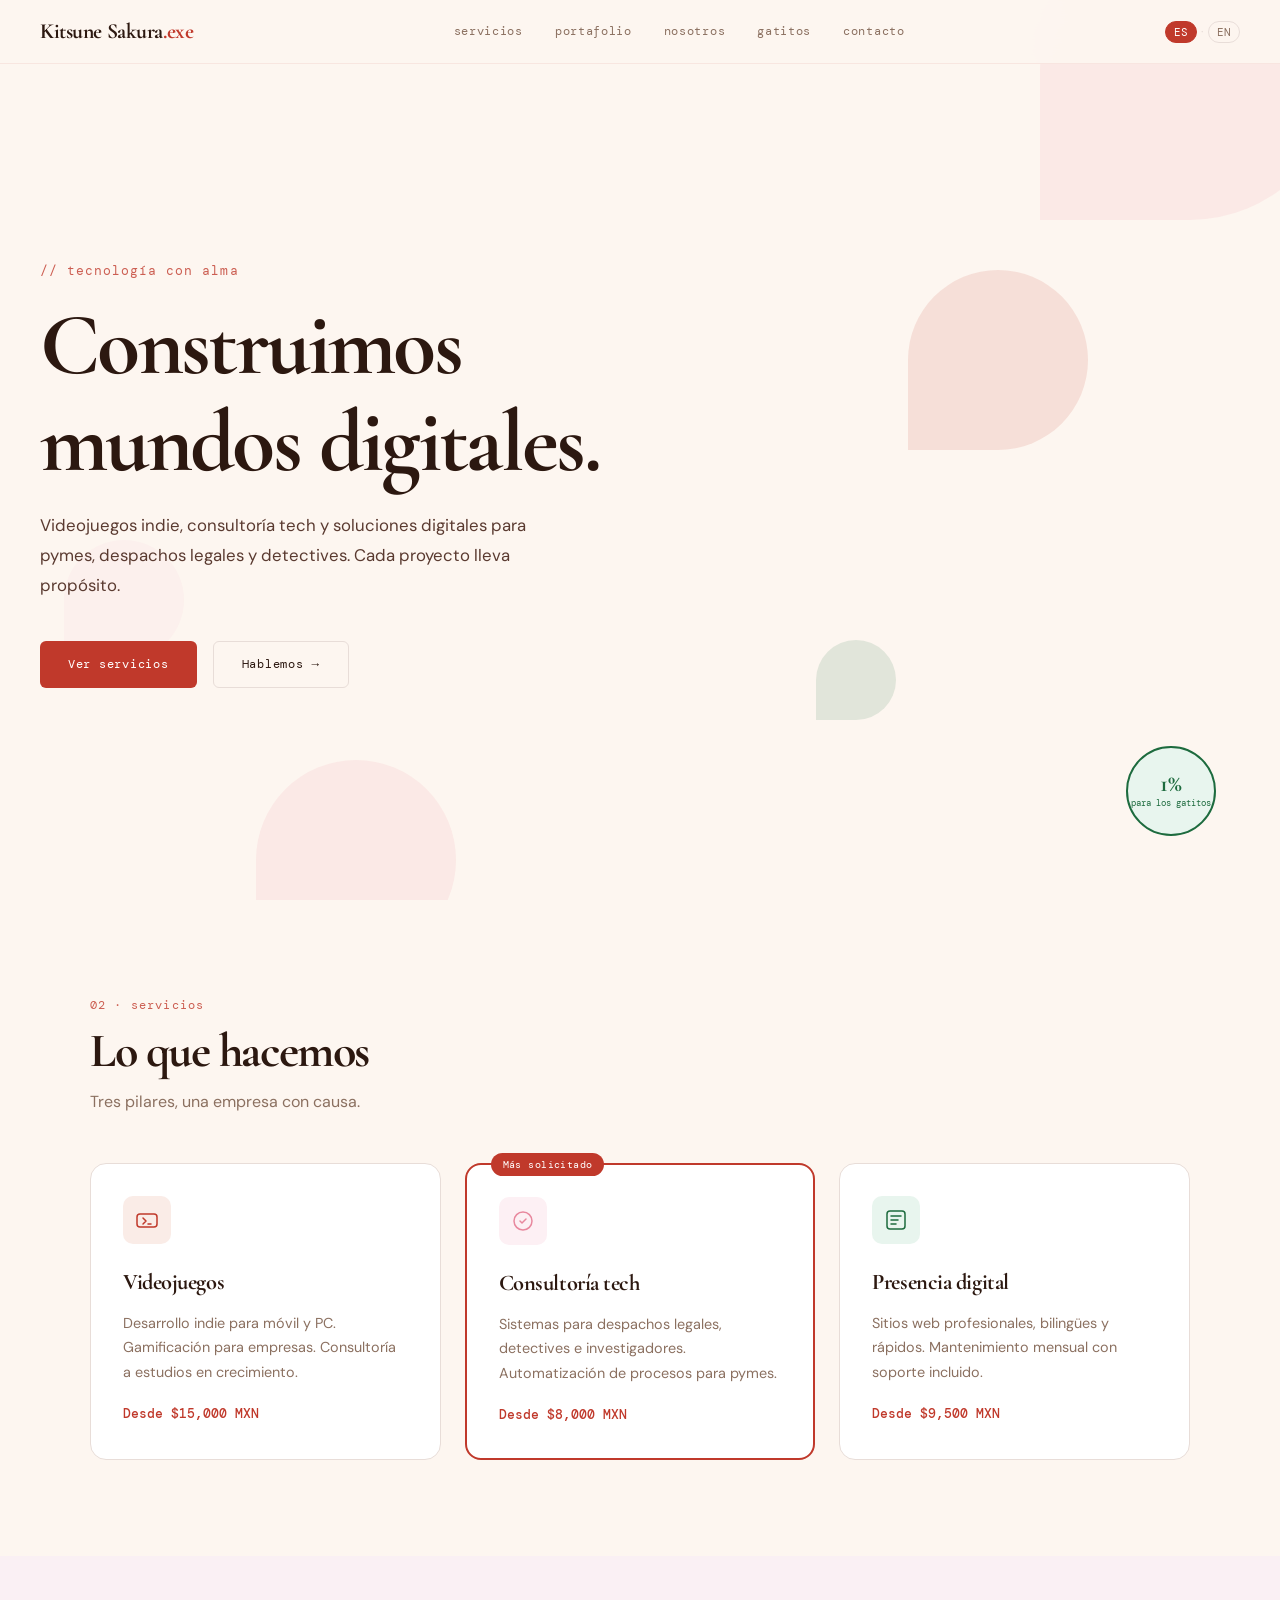
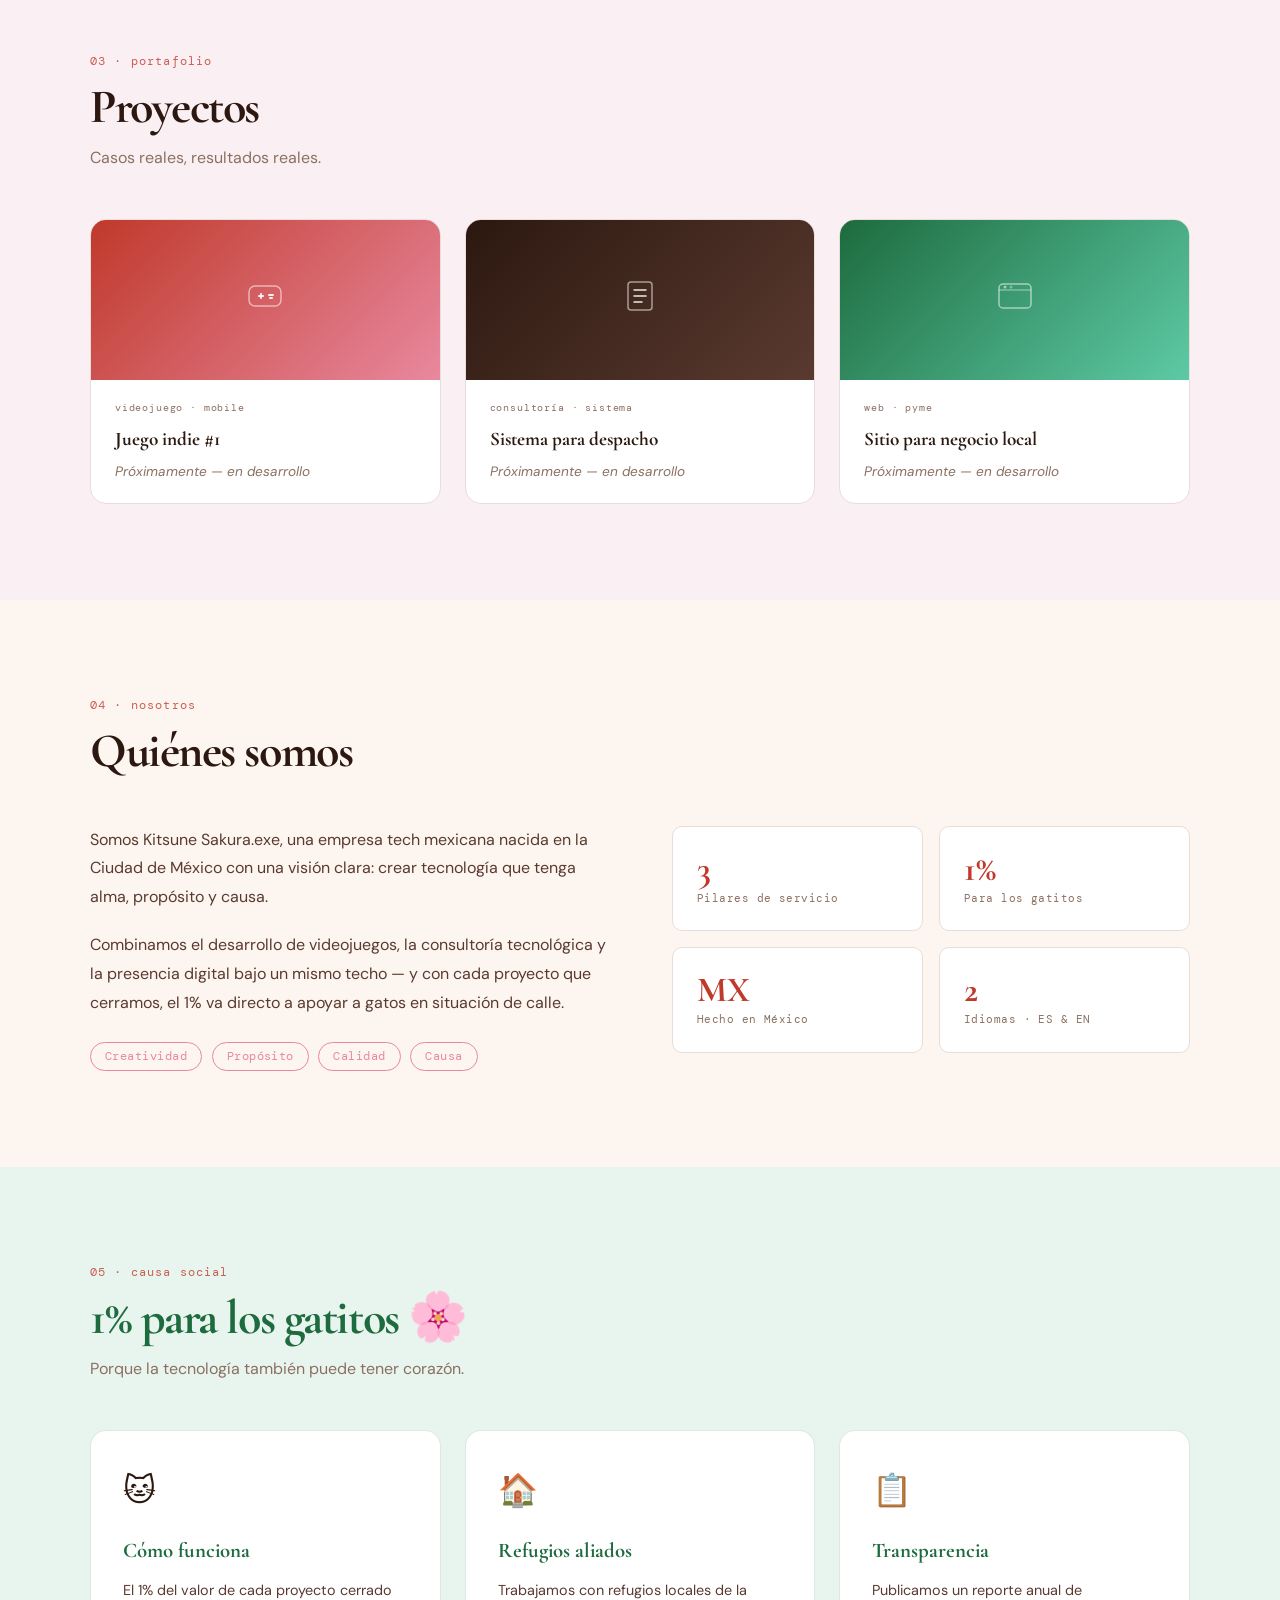
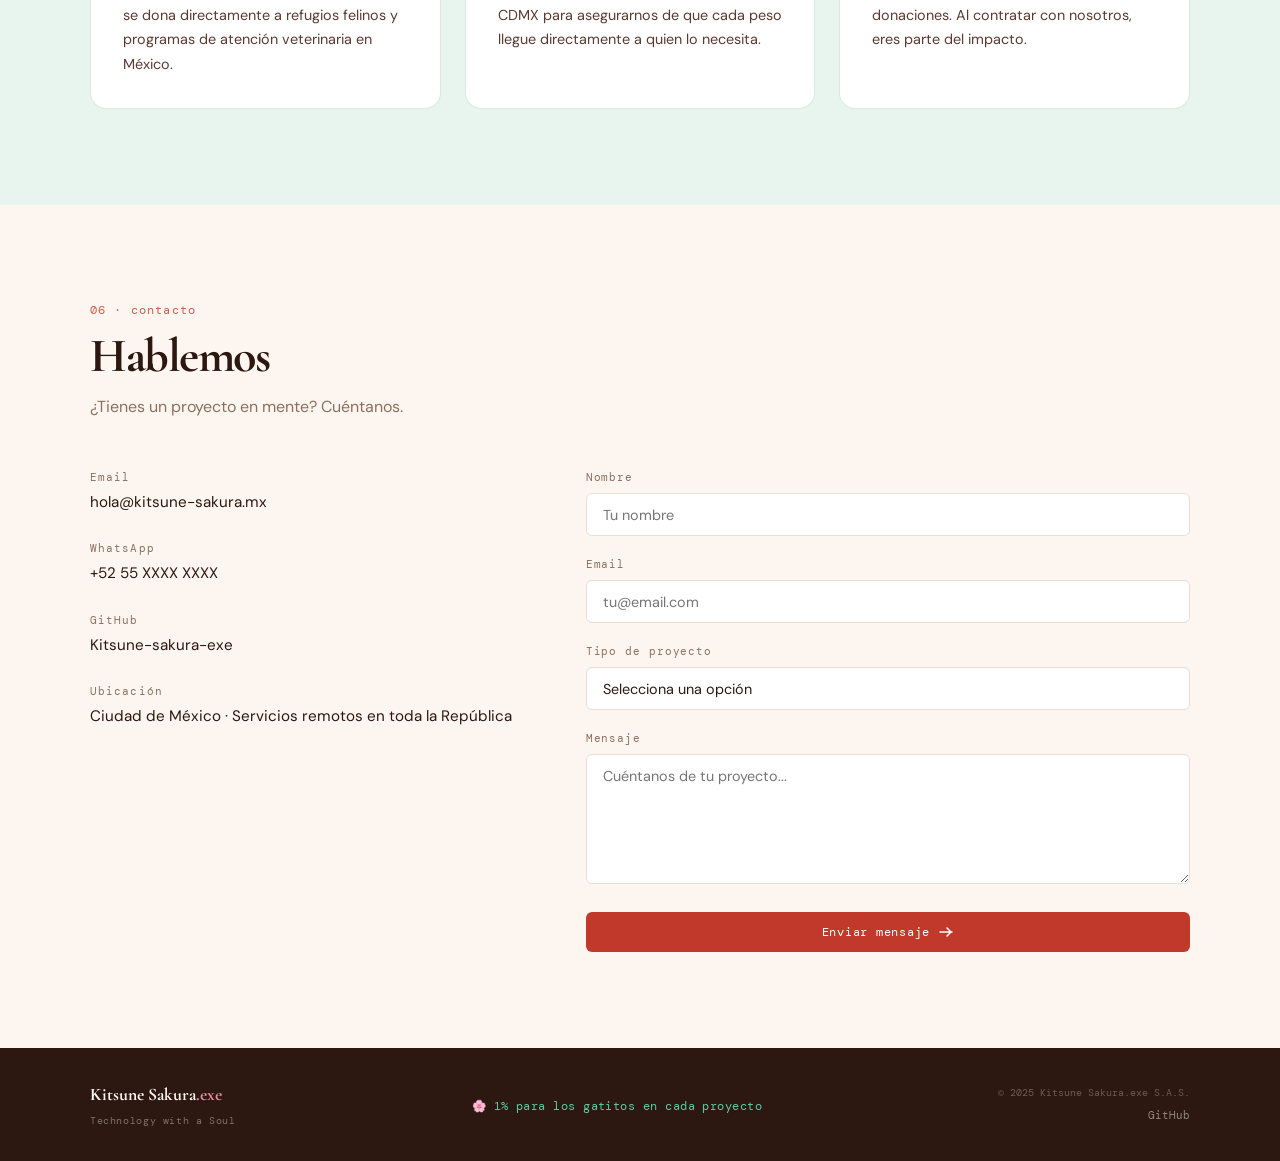
==== index.html @ 3055fd7d "Add files via upload" ====
<!DOCTYPE html>
<html lang="es">
<head>
  <meta charset="UTF-8" />
  <meta name="viewport" content="width=device-width, initial-scale=1.0" />
  <meta name="description" content="Kitsune Sakura.exe — Tecnología con alma. Videojuegos, consultoría tech y soluciones digitales para pymes, despachos y detectives en México." />
  <meta name="keywords" content="desarrollo videojuegos México, consultoría tech CDMX, sitios web pymes, despacho legal software" />
  <meta property="og:title" content="Kitsune Sakura.exe — Technology with a Soul" />
  <meta property="og:description" content="Videojuegos, consultoría tech y soluciones digitales. Con causa: 1% para los gatitos." />
  <meta property="og:type" content="website" />
  <title>Kitsune Sakura.exe — Technology with a Soul</title>
  <link rel="preconnect" href="https://fonts.googleapis.com" />
  <link rel="preconnect" href="https://fonts.gstatic.com" crossorigin />
  <link href="https://fonts.googleapis.com/css2?family=Cormorant+Garamond:ital,wght@0,400;0,600;0,700;1,400&family=DM+Mono:wght@300;400;500&family=DM+Sans:wght@300;400;500&display=swap" rel="stylesheet" />
  <link rel="stylesheet" href="styles.css" />
</head>
<body>

  <!-- ── NAV ── -->
  <nav class="nav" id="nav">
    <a href="#" class="nav-logo">
      Kitsune Sakura<span>.exe</span>
    </a>
    <div class="nav-center">
      <a href="#servicios" class="nav-link" data-es="servicios" data-en="services">servicios</a>
      <a href="#portafolio" class="nav-link" data-es="portafolio" data-en="portfolio">portafolio</a>
      <a href="#nosotros" class="nav-link" data-es="nosotros" data-en="about">nosotros</a>
      <a href="#gatitos" class="nav-link" data-es="gatitos" data-en="cats">gatitos</a>
      <a href="#contacto" class="nav-link" data-es="contacto" data-en="contact">contacto</a>
    </div>
    <div class="nav-right">
      <div class="lang-toggle">
        <button class="lang-btn active" id="btn-es" onclick="setLang('es')">ES</button>
        <span class="lang-sep">·</span>
        <button class="lang-btn" id="btn-en" onclick="setLang('en')">EN</button>
      </div>
      <button class="hamburger" id="hamburger" aria-label="Menú">
        <span></span><span></span><span></span>
      </button>
    </div>
  </nav>

  <!-- ── MOBILE MENU ── -->
  <div class="mobile-menu" id="mobile-menu">
    <a href="#servicios" class="mobile-link" data-es="Servicios" data-en="Services">Servicios</a>
    <a href="#portafolio" class="mobile-link" data-es="Portafolio" data-en="Portfolio">Portafolio</a>
    <a href="#nosotros" class="mobile-link" data-es="Nosotros" data-en="About">Nosotros</a>
    <a href="#gatitos" class="mobile-link" data-es="Gatitos" data-en="Cats">Gatitos</a>
    <a href="#contacto" class="mobile-link" data-es="Contacto" data-en="Contact">Contacto</a>
  </div>

  <!-- ── HERO ── -->
  <section class="hero" id="inicio">
    <div class="hero-deco">
      <div class="petal p1"></div>
      <div class="petal p2"></div>
      <div class="petal p3"></div>
      <div class="petal p4"></div>
      <div class="petal p5"></div>
    </div>
    <div class="hero-content reveal">
      <p class="hero-tag" data-es="// tecnología con alma" data-en="// technology with a soul">// tecnología con alma</p>
      <h1 class="hero-title">
        <span class="line1" data-es="Construimos" data-en="We build">Construimos</span>
        <span class="line2" data-es="mundos digitales." data-en="digital worlds.">mundos <em>digitales.</em></span>
      </h1>
      <p class="hero-sub" data-es="Videojuegos indie, consultoría tech y soluciones digitales para pymes, despachos legales y detectives. Cada proyecto lleva propósito." data-en="Indie video games, tech consulting and digital solutions for SMEs, law firms and investigators. Every project carries purpose.">
        Videojuegos indie, consultoría tech y soluciones digitales para pymes, despachos legales y detectives. Cada proyecto lleva propósito.
      </p>
      <div class="hero-ctas">
        <a href="#servicios" class="btn-primary" data-es="Ver servicios" data-en="See services">Ver servicios</a>
        <a href="#contacto" class="btn-ghost" data-es="Hablemos →" data-en="Let's talk →">Hablemos →</a>
      </div>
    </div>
    <div class="hero-badge reveal">
      <span class="badge-inner">
        <span class="badge-num">1%</span>
        <span class="badge-text" data-es="para los gatitos" data-en="for the cats">para los gatitos</span>
      </span>
    </div>
  </section>

  <!-- ── SERVICIOS ── -->
  <section class="section" id="servicios">
    <div class="section-inner">
      <div class="section-header reveal">
        <p class="section-tag" data-es="02 · servicios" data-en="02 · services">02 · servicios</p>
        <h2 class="section-title" data-es="Lo que hacemos" data-en="What we do">Lo que hacemos</h2>
        <p class="section-sub" data-es="Tres pilares, una empresa con causa." data-en="Three pillars, one company with purpose.">Tres pilares, una empresa con causa.</p>
      </div>
      <div class="services-grid">

        <div class="svc-card reveal" style="--delay:0.1s">
          <div class="svc-icon svc-red">
            <svg width="24" height="24" viewBox="0 0 24 24" fill="none"><rect x="2" y="6" width="20" height="13" rx="3" stroke="currentColor" stroke-width="1.5"/><path d="M8 10l3 3-3 3M13 16h3" stroke="currentColor" stroke-width="1.5" stroke-linecap="round" stroke-linejoin="round"/></svg>
          </div>
          <h3 class="svc-name" data-es="Videojuegos" data-en="Video games">Videojuegos</h3>
          <p class="svc-desc" data-es="Desarrollo indie para móvil y PC. Gamificación para empresas. Consultoría a estudios en crecimiento." data-en="Indie development for mobile and PC. Gamification for businesses. Consulting for growing studios.">Desarrollo indie para móvil y PC. Gamificación para empresas. Consultoría a estudios en crecimiento.</p>
          <div class="svc-price" data-es="Desde $15,000 MXN" data-en="From $15,000 MXN">Desde $15,000 MXN</div>
        </div>

        <div class="svc-card reveal featured" style="--delay:0.2s">
          <div class="svc-badge" data-es="Más solicitado" data-en="Most requested">Más solicitado</div>
          <div class="svc-icon svc-pink">
            <svg width="24" height="24" viewBox="0 0 24 24" fill="none"><circle cx="12" cy="12" r="9" stroke="currentColor" stroke-width="1.5"/><path d="M9 12l2 2 4-4" stroke="currentColor" stroke-width="1.5" stroke-linecap="round" stroke-linejoin="round"/></svg>
          </div>
          <h3 class="svc-name" data-es="Consultoría tech" data-en="Tech consulting">Consultoría tech</h3>
          <p class="svc-desc" data-es="Sistemas para despachos legales, detectives e investigadores. Automatización de procesos para pymes." data-en="Systems for law firms, detectives and investigators. Process automation for SMEs.">Sistemas para despachos legales, detectives e investigadores. Automatización de procesos para pymes.</p>
          <div class="svc-price" data-es="Desde $8,000 MXN" data-en="From $8,000 MXN">Desde $8,000 MXN</div>
        </div>

        <div class="svc-card reveal" style="--delay:0.3s">
          <div class="svc-icon svc-green">
            <svg width="24" height="24" viewBox="0 0 24 24" fill="none"><rect x="3" y="3" width="18" height="18" rx="3" stroke="currentColor" stroke-width="1.5"/><path d="M7 8h10M7 12h7M7 16h5" stroke="currentColor" stroke-width="1.5" stroke-linecap="round"/></svg>
          </div>
          <h3 class="svc-name" data-es="Presencia digital" data-en="Digital presence">Presencia digital</h3>
          <p class="svc-desc" data-es="Sitios web profesionales, bilingües y rápidos. Mantenimiento mensual con soporte incluido." data-en="Professional, bilingual and fast websites. Monthly maintenance with support included.">Sitios web profesionales, bilingües y rápidos. Mantenimiento mensual con soporte incluido.</p>
          <div class="svc-price" data-es="Desde $9,500 MXN" data-en="From $9,500 MXN">Desde $9,500 MXN</div>
        </div>

      </div>
    </div>
  </section>

  <!-- ── PORTAFOLIO ── -->
  <section class="section section-alt" id="portafolio">
    <div class="section-inner">
      <div class="section-header reveal">
        <p class="section-tag" data-es="03 · portafolio" data-en="03 · portfolio">03 · portafolio</p>
        <h2 class="section-title" data-es="Proyectos" data-en="Projects">Proyectos</h2>
        <p class="section-sub" data-es="Casos reales, resultados reales." data-en="Real cases, real results.">Casos reales, resultados reales.</p>
      </div>
      <div class="portfolio-grid">
        <div class="port-card reveal" style="--delay:0.1s">
          <div class="port-thumb port-game">
            <div class="port-thumb-inner">
              <svg width="40" height="40" viewBox="0 0 40 40" fill="none"><rect x="4" y="10" width="32" height="20" rx="6" stroke="white" stroke-width="1.5" opacity="0.6"/><path d="M14 20h4M16 18v4M24 19h4M25 22h2" stroke="white" stroke-width="2" stroke-linecap="round"/></svg>
            </div>
          </div>
          <div class="port-info">
            <div class="port-tag" data-es="videojuego · mobile" data-en="video game · mobile">videojuego · mobile</div>
            <h3 class="port-name" data-es="Juego indie #1" data-en="Indie game #1">Juego indie #1</h3>
            <p class="port-desc" data-es="Próximamente — en desarrollo" data-en="Coming soon — in development">Próximamente — en desarrollo</p>
          </div>
        </div>
        <div class="port-card reveal" style="--delay:0.2s">
          <div class="port-thumb port-legal">
            <div class="port-thumb-inner">
              <svg width="40" height="40" viewBox="0 0 40 40" fill="none"><rect x="8" y="6" width="24" height="28" rx="3" stroke="white" stroke-width="1.5" opacity="0.6"/><path d="M14 14h12M14 20h12M14 26h8" stroke="white" stroke-width="1.5" stroke-linecap="round"/></svg>
            </div>
          </div>
          <div class="port-info">
            <div class="port-tag" data-es="consultoría · sistema" data-en="consulting · system">consultoría · sistema</div>
            <h3 class="port-name" data-es="Sistema para despacho" data-en="Law firm system">Sistema para despacho</h3>
            <p class="port-desc" data-es="Próximamente — en desarrollo" data-en="Coming soon — in development">Próximamente — en desarrollo</p>
          </div>
        </div>
        <div class="port-card reveal" style="--delay:0.3s">
          <div class="port-thumb port-web">
            <div class="port-thumb-inner">
              <svg width="40" height="40" viewBox="0 0 40 40" fill="none"><rect x="4" y="8" width="32" height="24" rx="4" stroke="white" stroke-width="1.5" opacity="0.6"/><path d="M4 14h32" stroke="white" stroke-width="1.5" opacity="0.4"/><circle cx="10" cy="11" r="1.5" fill="white" opacity="0.6"/><circle cx="16" cy="11" r="1.5" fill="white" opacity="0.4"/></svg>
            </div>
          </div>
          <div class="port-info">
            <div class="port-tag" data-es="web · pyme" data-en="web · SME">web · pyme</div>
            <h3 class="port-name" data-es="Sitio para negocio local" data-en="Local business website">Sitio para negocio local</h3>
            <p class="port-desc" data-es="Próximamente — en desarrollo" data-en="Coming soon — in development">Próximamente — en desarrollo</p>
          </div>
        </div>
      </div>
    </div>
  </section>

  <!-- ── NOSOTROS ── -->
  <section class="section" id="nosotros">
    <div class="section-inner">
      <div class="section-header reveal">
        <p class="section-tag" data-es="04 · nosotros" data-en="04 · about">04 · nosotros</p>
        <h2 class="section-title" data-es="Quiénes somos" data-en="Who we are">Quiénes somos</h2>
      </div>
      <div class="about-layout">
        <div class="about-text reveal">
          <p class="about-body" data-es="Somos Kitsune Sakura.exe, una empresa tech mexicana nacida en la Ciudad de México con una visión clara: crear tecnología que tenga alma, propósito y causa." data-en="We are Kitsune Sakura.exe, a Mexican tech company born in Mexico City with a clear vision: to create technology that has soul, purpose and cause.">
            Somos Kitsune Sakura.exe, una empresa tech mexicana nacida en la Ciudad de México con una visión clara: crear tecnología que tenga alma, propósito y causa.
          </p>
          <p class="about-body" data-es="Combinamos el desarrollo de videojuegos, la consultoría tecnológica y la presencia digital bajo un mismo techo — y con cada proyecto que cerramos, el 1% va directo a apoyar a gatos en situación de calle." data-en="We combine video game development, technology consulting and digital presence under one roof — and with every project we close, 1% goes directly to support stray cats.">
            Combinamos el desarrollo de videojuegos, la consultoría tecnológica y la presencia digital bajo un mismo techo — y con cada proyecto que cerramos, el 1% va directo a apoyar a gatos en situación de calle.
          </p>
          <div class="about-values">
            <div class="value-pill" data-es="Creatividad" data-en="Creativity">Creatividad</div>
            <div class="value-pill" data-es="Propósito" data-en="Purpose">Propósito</div>
            <div class="value-pill" data-es="Calidad" data-en="Quality">Calidad</div>
            <div class="value-pill" data-es="Causa" data-en="Cause">Causa</div>
          </div>
        </div>
        <div class="about-stats reveal">
          <div class="stat-card">
            <span class="stat-num">3</span>
            <span class="stat-label" data-es="Pilares de servicio" data-en="Service pillars">Pilares de servicio</span>
          </div>
          <div class="stat-card">
            <span class="stat-num">1%</span>
            <span class="stat-label" data-es="Para los gatitos" data-en="For the cats">Para los gatitos</span>
          </div>
          <div class="stat-card">
            <span class="stat-num">MX</span>
            <span class="stat-label" data-es="Hecho en México" data-en="Made in Mexico">Hecho en México</span>
          </div>
          <div class="stat-card">
            <span class="stat-num">2</span>
            <span class="stat-label" data-es="Idiomas · ES & EN" data-en="Languages · ES & EN">Idiomas · ES & EN</span>
          </div>
        </div>
      </div>
    </div>
  </section>

  <!-- ── GATITOS ── -->
  <section class="section section-cats" id="gatitos">
    <div class="section-inner">
      <div class="section-header reveal">
        <p class="section-tag" data-es="05 · causa social" data-en="05 · social cause">05 · causa social</p>
        <h2 class="section-title cats-title" data-es="1% para los gatitos 🌸" data-en="1% for the cats 🌸">1% para los gatitos 🌸</h2>
        <p class="section-sub" data-es="Porque la tecnología también puede tener corazón." data-en="Because technology can also have heart.">Porque la tecnología también puede tener corazón.</p>
      </div>
      <div class="cats-grid">
        <div class="cat-card reveal" style="--delay:0.1s">
          <div class="cat-icon">🐱</div>
          <h3 class="cat-card-title" data-es="Cómo funciona" data-en="How it works">Cómo funciona</h3>
          <p class="cat-card-desc" data-es="El 1% del valor de cada proyecto cerrado se dona directamente a refugios felinos y programas de atención veterinaria en México." data-en="1% of the value of every closed project is donated directly to cat shelters and veterinary care programs in Mexico.">El 1% del valor de cada proyecto cerrado se dona directamente a refugios felinos y programas de atención veterinaria en México.</p>
        </div>
        <div class="cat-card reveal" style="--delay:0.2s">
          <div class="cat-icon">🏠</div>
          <h3 class="cat-card-title" data-es="Refugios aliados" data-en="Partner shelters">Refugios aliados</h3>
          <p class="cat-card-desc" data-es="Trabajamos con refugios locales de la CDMX para asegurarnos de que cada peso llegue directamente a quien lo necesita." data-en="We work with local CDMX shelters to make sure every peso reaches those who need it.">Trabajamos con refugios locales de la CDMX para asegurarnos de que cada peso llegue directamente a quien lo necesita.</p>
        </div>
        <div class="cat-card reveal" style="--delay:0.3s">
          <div class="cat-icon">📋</div>
          <h3 class="cat-card-title" data-es="Transparencia" data-en="Transparency">Transparencia</h3>
          <p class="cat-card-desc" data-es="Publicamos un reporte anual de donaciones. Al contratar con nosotros, eres parte del impacto." data-en="We publish an annual donations report. When you hire us, you are part of the impact.">Publicamos un reporte anual de donaciones. Al contratar con nosotros, eres parte del impacto.</p>
        </div>
      </div>
    </div>
  </section>

  <!-- ── CONTACTO ── -->
  <section class="section" id="contacto">
    <div class="section-inner">
      <div class="section-header reveal">
        <p class="section-tag" data-es="06 · contacto" data-en="06 · contact">06 · contacto</p>
        <h2 class="section-title" data-es="Hablemos" data-en="Let's talk">Hablemos</h2>
        <p class="section-sub" data-es="¿Tienes un proyecto en mente? Cuéntanos." data-en="Got a project in mind? Tell us.">¿Tienes un proyecto en mente? Cuéntanos.</p>
      </div>
      <div class="contact-layout">
        <div class="contact-info reveal">
          <div class="contact-item">
            <span class="contact-label">Email</span>
            <a href="mailto:hola@kitsune-sakura.mx" class="contact-val">hola@kitsune-sakura.mx</a>
          </div>
          <div class="contact-item">
            <span class="contact-label">WhatsApp</span>
            <a href="https://wa.me/5255XXXXXXXX" class="contact-val">+52 55 XXXX XXXX</a>
          </div>
          <div class="contact-item">
            <span class="contact-label">GitHub</span>
            <a href="https://github.com/Kitsune-sakura-exe" target="_blank" class="contact-val">Kitsune-sakura-exe</a>
          </div>
          <div class="contact-item">
            <span class="contact-label" data-es="Ubicación" data-en="Location">Ubicación</span>
            <span class="contact-val" data-es="Ciudad de México · Servicios remotos en toda la República" data-en="Mexico City · Remote services nationwide">Ciudad de México · Servicios remotos en toda la República</span>
          </div>
        </div>
        <form class="contact-form reveal" id="contact-form" onsubmit="handleSubmit(event)">
          <div class="form-group">
            <label class="form-label" data-es="Nombre" data-en="Name">Nombre</label>
            <input type="text" class="form-input" id="f-name" required placeholder="Tu nombre" />
          </div>
          <div class="form-group">
            <label class="form-label">Email</label>
            <input type="email" class="form-input" id="f-email" required placeholder="tu@email.com" />
          </div>
          <div class="form-group">
            <label class="form-label" data-es="Tipo de proyecto" data-en="Project type">Tipo de proyecto</label>
            <select class="form-input" id="f-type">
              <option value="" data-es="Selecciona una opción" data-en="Select an option">Selecciona una opción</option>
              <option value="game" data-es="Videojuego" data-en="Video game">Videojuego</option>
              <option value="consulting" data-es="Consultoría tech" data-en="Tech consulting">Consultoría tech</option>
              <option value="web" data-es="Sitio web" data-en="Website">Sitio web</option>
              <option value="other" data-es="Otro" data-en="Other">Otro</option>
            </select>
          </div>
          <div class="form-group">
            <label class="form-label" data-es="Mensaje" data-en="Message">Mensaje</label>
            <textarea class="form-input form-textarea" id="f-msg" required placeholder="Cuéntanos de tu proyecto..."></textarea>
          </div>
          <button type="submit" class="btn-primary btn-full" id="submit-btn">
            <span data-es="Enviar mensaje" data-en="Send message">Enviar mensaje</span>
            <svg width="16" height="16" viewBox="0 0 16 16" fill="none" style="margin-left:8px"><path d="M2 8h12M9 4l4 4-4 4" stroke="currentColor" stroke-width="1.5" stroke-linecap="round" stroke-linejoin="round"/></svg>
          </button>
          <div class="form-success" id="form-success">
            <span data-es="✿ Mensaje enviado — te contactamos pronto." data-en="✿ Message sent — we'll contact you soon.">✿ Mensaje enviado — te contactamos pronto.</span>
          </div>
        </form>
      </div>
    </div>
  </section>

  <!-- ── FOOTER ── -->
  <footer class="footer">
    <div class="footer-inner">
      <div class="footer-left">
        <span class="footer-logo">Kitsune Sakura<span>.exe</span></span>
        <span class="footer-tagline" data-es="Technology with a Soul" data-en="Technology with a Soul">Technology with a Soul</span>
      </div>
      <div class="footer-center">
        <span class="footer-cause">🌸 <span data-es="1% para los gatitos en cada proyecto" data-en="1% for the cats in every project">1% para los gatitos en cada proyecto</span></span>
      </div>
      <div class="footer-right">
        <span class="footer-copy">© 2025 Kitsune Sakura.exe S.A.S.</span>
        <a href="https://github.com/Kitsune-sakura-exe" target="_blank" class="footer-link">GitHub</a>
      </div>
    </div>
  </footer>

  <script src="main.js"></script>
</body>
</html>
---- styles.css ----
/* ── RESET & BASE ── */
*, *::before, *::after { box-sizing: border-box; margin: 0; padding: 0; }

:root {
  --rojo:      #C0392B;
  --rojo-dark: #962d22;
  --rosa:      #F4C0D1;
  --rosa-med:  #E8889E;
  --rosa-light:#FDF0F4;
  --verde:     #1D6B3E;
  --verde-light:#E8F5EE;
  --crema:     #FDF6F0;
  --crema-alt: #FAF0F4;
  --dark:      #2C1810;
  --dark-mid:  #5A3A30;
  --gray:      #8B7060;
  --gray-light:#E8DDD8;
  --white:     #FFFFFF;
  --font-display: 'Cormorant Garamond', Georgia, serif;
  --font-mono:    'DM Mono', monospace;
  --font-body:    'DM Sans', system-ui, sans-serif;
  --radius-sm: 6px;
  --radius-md: 10px;
  --radius-lg: 16px;
  --radius-xl: 24px;
  --shadow-sm: 0 1px 4px rgba(44,24,16,0.08);
  --shadow-md: 0 4px 16px rgba(44,24,16,0.10);
  --transition: 0.25s ease;
}

html { scroll-behavior: smooth; }

body {
  font-family: var(--font-body);
  background: var(--crema);
  color: var(--dark);
  line-height: 1.7;
  overflow-x: hidden;
}

/* ── SCROLLBAR ── */
::-webkit-scrollbar { width: 6px; }
::-webkit-scrollbar-track { background: var(--crema); }
::-webkit-scrollbar-thumb { background: var(--rosa-med); border-radius: 3px; }

/* ── SELECTION ── */
::selection { background: var(--rosa); color: var(--dark); }

/* ── NAV ── */
.nav {
  position: fixed; top: 0; left: 0; right: 0; z-index: 100;
  display: flex; align-items: center; justify-content: space-between;
  padding: 0 2.5rem;
  height: 64px;
  background: rgba(253,246,240,0.92);
  backdrop-filter: blur(12px);
  -webkit-backdrop-filter: blur(12px);
  border-bottom: 1px solid rgba(192,57,43,0.08);
  transition: box-shadow var(--transition);
}
.nav.scrolled { box-shadow: var(--shadow-sm); }

.nav-logo {
  font-family: var(--font-display);
  font-size: 1.35rem;
  font-weight: 700;
  color: var(--dark);
  text-decoration: none;
  letter-spacing: -0.02em;
}
.nav-logo span { color: var(--rojo); }

.nav-center {
  display: flex; gap: 2rem; align-items: center;
}
.nav-link {
  font-family: var(--font-mono);
  font-size: 0.72rem;
  letter-spacing: 0.06em;
  color: var(--gray);
  text-decoration: none;
  transition: color var(--transition);
}
.nav-link:hover { color: var(--rojo); }

.nav-right { display: flex; align-items: center; gap: 1rem; }

.lang-toggle { display: flex; align-items: center; gap: 4px; }
.lang-sep { color: var(--gray-light); font-size: 0.8rem; }
.lang-btn {
  font-family: var(--font-mono);
  font-size: 0.68rem;
  padding: 3px 8px;
  border-radius: 20px;
  border: 1px solid var(--gray-light);
  background: transparent;
  color: var(--gray);
  cursor: pointer;
  transition: all var(--transition);
}
.lang-btn.active { background: var(--rojo); color: var(--white); border-color: var(--rojo); }

.hamburger {
  display: none; flex-direction: column; gap: 4px;
  background: none; border: none; cursor: pointer; padding: 4px;
}
.hamburger span { display: block; width: 22px; height: 2px; background: var(--dark); border-radius: 2px; transition: all var(--transition); }

/* ── MOBILE MENU ── */
.mobile-menu {
  display: none; position: fixed; top: 64px; left: 0; right: 0; z-index: 99;
  background: var(--crema); border-bottom: 1px solid var(--rosa);
  padding: 1.5rem 2rem; flex-direction: column; gap: 1.2rem;
}
.mobile-menu.open { display: flex; }
.mobile-link {
  font-family: var(--font-mono); font-size: 0.9rem;
  color: var(--dark); text-decoration: none; letter-spacing: 0.04em;
  transition: color var(--transition);
}
.mobile-link:hover { color: var(--rojo); }

/* ── HERO ── */
.hero {
  min-height: 100vh;
  display: flex; align-items: center;
  padding: 8rem 2.5rem 5rem;
  position: relative; overflow: hidden;
  background: var(--crema);
}

.hero-deco { position: absolute; inset: 0; pointer-events: none; overflow: hidden; }
.petal {
  position: absolute;
  border-radius: 50% 50% 50% 0;
  opacity: 0.12;
  animation: float 8s ease-in-out infinite;
}
.p1 { width: 300px; height: 300px; background: var(--rosa-med); top: -80px; right: -60px; animation-delay: 0s; }
.p2 { width: 180px; height: 180px; background: var(--rojo); top: 30%; right: 15%; animation-delay: -2s; }
.p3 { width: 120px; height: 120px; background: var(--rosa); top: 60%; left: 5%; animation-delay: -4s; }
.p4 { width: 80px; height: 80px; background: var(--verde); bottom: 20%; right: 30%; animation-delay: -1s; }
.p5 { width: 200px; height: 200px; background: var(--rosa-med); bottom: -60px; left: 20%; animation-delay: -3s; }

@keyframes float {
  0%, 100% { transform: translateY(0) rotate(0deg); }
  50% { transform: translateY(-20px) rotate(5deg); }
}

.hero-content { max-width: 680px; position: relative; z-index: 1; }

.hero-tag {
  font-family: var(--font-mono);
  font-size: 0.8rem;
  color: var(--rojo);
  letter-spacing: 0.08em;
  margin-bottom: 1.2rem;
  opacity: 0.8;
}

.hero-title {
  font-family: var(--font-display);
  font-size: clamp(3rem, 7vw, 5.5rem);
  line-height: 1.0;
  font-weight: 700;
  letter-spacing: -0.03em;
  margin-bottom: 1.5rem;
  display: flex; flex-direction: column; gap: 0.1em;
}
.hero-title .line1 { color: var(--dark); }
.hero-title .line2 { color: var(--dark); }
.hero-title em { color: var(--rojo); font-style: italic; }

.hero-sub {
  font-size: 1.05rem;
  color: var(--dark-mid);
  max-width: 520px;
  margin-bottom: 2.5rem;
  line-height: 1.8;
}

.hero-ctas { display: flex; gap: 1rem; flex-wrap: wrap; }

.hero-badge {
  position: absolute; right: 4rem; bottom: 4rem;
  z-index: 1;
}
.badge-inner {
  display: flex; flex-direction: column; align-items: center;
  width: 90px; height: 90px; border-radius: 50%;
  border: 2px solid var(--verde);
  background: var(--verde-light);
  justify-content: center; gap: 2px;
  animation: spin-slow 12s linear infinite;
}
.badge-num { font-family: var(--font-display); font-size: 1.5rem; font-weight: 700; color: var(--verde); line-height: 1; }
.badge-text { font-family: var(--font-mono); font-size: 0.55rem; color: var(--verde); text-align: center; line-height: 1.3; }
@keyframes spin-slow { from { transform: rotate(0); } to { transform: rotate(360deg); } }

/* ── BUTTONS ── */
.btn-primary {
  display: inline-flex; align-items: center;
  font-family: var(--font-mono);
  font-size: 0.78rem;
  letter-spacing: 0.06em;
  padding: 0.75rem 1.75rem;
  background: var(--rojo);
  color: var(--white);
  border: none; border-radius: var(--radius-sm);
  text-decoration: none; cursor: pointer;
  transition: all var(--transition);
}
.btn-primary:hover { background: var(--rojo-dark); transform: translateY(-1px); }
.btn-primary:active { transform: translateY(0); }
.btn-full { width: 100%; justify-content: center; }

.btn-ghost {
  display: inline-flex; align-items: center;
  font-family: var(--font-mono);
  font-size: 0.78rem;
  letter-spacing: 0.06em;
  padding: 0.75rem 1.75rem;
  background: transparent;
  color: var(--dark);
  border: 1px solid var(--gray-light);
  border-radius: var(--radius-sm);
  text-decoration: none; cursor: pointer;
  transition: all var(--transition);
}
.btn-ghost:hover { border-color: var(--rojo); color: var(--rojo); }

/* ── SECTIONS ── */
.section { padding: 6rem 2.5rem; }
.section-alt { background: var(--crema-alt); }
.section-cats { background: var(--verde-light); }
.section-inner { max-width: 1100px; margin: 0 auto; }

.section-header { margin-bottom: 3rem; }
.section-tag {
  font-family: var(--font-mono);
  font-size: 0.72rem;
  color: var(--rojo);
  letter-spacing: 0.1em;
  margin-bottom: 0.6rem;
  opacity: 0.8;
}
.section-title {
  font-family: var(--font-display);
  font-size: clamp(2rem, 4vw, 3rem);
  font-weight: 700;
  letter-spacing: -0.03em;
  line-height: 1.1;
  margin-bottom: 0.6rem;
}
.cats-title { color: var(--verde); }
.section-sub { color: var(--gray); font-size: 1rem; }

/* ── SERVICES ── */
.services-grid {
  display: grid;
  grid-template-columns: repeat(auto-fit, minmax(280px, 1fr));
  gap: 1.5rem;
}
.svc-card {
  background: var(--white);
  border: 1px solid var(--gray-light);
  border-radius: var(--radius-lg);
  padding: 2rem;
  position: relative;
  transition: all var(--transition);
}
.svc-card:hover { transform: translateY(-4px); box-shadow: var(--shadow-md); border-color: var(--rosa-med); }
.svc-card.featured { border-color: var(--rojo); border-width: 2px; }

.svc-badge {
  position: absolute; top: -12px; left: 1.5rem;
  font-family: var(--font-mono); font-size: 0.65rem;
  background: var(--rojo); color: var(--white);
  padding: 3px 12px; border-radius: 20px; letter-spacing: 0.04em;
}
.svc-icon {
  width: 48px; height: 48px; border-radius: var(--radius-md);
  display: flex; align-items: center; justify-content: center;
  margin-bottom: 1.2rem;
}
.svc-red   { background: #FAECE7; color: var(--rojo); }
.svc-pink  { background: var(--rosa-light); color: var(--rosa-med); }
.svc-green { background: var(--verde-light); color: var(--verde); }

.svc-name { font-family: var(--font-display); font-size: 1.4rem; font-weight: 700; margin-bottom: 0.6rem; letter-spacing: -0.02em; }
.svc-desc { color: var(--gray); font-size: 0.9rem; line-height: 1.7; margin-bottom: 1.2rem; }
.svc-price { font-family: var(--font-mono); font-size: 0.8rem; color: var(--rojo); font-weight: 500; }

/* ── PORTFOLIO ── */
.portfolio-grid {
  display: grid;
  grid-template-columns: repeat(auto-fit, minmax(280px, 1fr));
  gap: 1.5rem;
}
.port-card {
  background: var(--white);
  border-radius: var(--radius-lg);
  overflow: hidden;
  border: 1px solid var(--gray-light);
  transition: all var(--transition);
}
.port-card:hover { transform: translateY(-4px); box-shadow: var(--shadow-md); }
.port-thumb {
  height: 160px;
  display: flex; align-items: center; justify-content: center;
}
.port-game   { background: linear-gradient(135deg, #C0392B, #E8889E); }
.port-legal  { background: linear-gradient(135deg, #2C1810, #5A3A30); }
.port-web    { background: linear-gradient(135deg, #1D6B3E, #5DCAA5); }
.port-thumb-inner { opacity: 0.9; }
.port-info { padding: 1.2rem 1.5rem; }
.port-tag { font-family: var(--font-mono); font-size: 0.65rem; color: var(--gray); letter-spacing: 0.08em; margin-bottom: 0.4rem; }
.port-name { font-family: var(--font-display); font-size: 1.2rem; font-weight: 700; margin-bottom: 0.3rem; }
.port-desc { font-size: 0.85rem; color: var(--gray); font-style: italic; }

/* ── ABOUT ── */
.about-layout {
  display: grid;
  grid-template-columns: 1fr 1fr;
  gap: 4rem; align-items: start;
}
.about-body { color: var(--dark-mid); margin-bottom: 1.2rem; line-height: 1.8; }
.about-values { display: flex; gap: 0.6rem; flex-wrap: wrap; margin-top: 1.5rem; }
.value-pill {
  font-family: var(--font-mono); font-size: 0.72rem;
  padding: 4px 14px; border-radius: 20px;
  border: 1px solid var(--rosa-med); color: var(--rosa-med);
  letter-spacing: 0.04em;
}
.about-stats {
  display: grid; grid-template-columns: 1fr 1fr; gap: 1rem;
}
.stat-card {
  background: var(--white); border: 1px solid var(--gray-light);
  border-radius: var(--radius-md); padding: 1.5rem;
  display: flex; flex-direction: column; gap: 0.3rem;
  transition: border-color var(--transition);
}
.stat-card:hover { border-color: var(--rosa-med); }
.stat-num { font-family: var(--font-display); font-size: 2.2rem; font-weight: 700; color: var(--rojo); line-height: 1; }
.stat-label { font-family: var(--font-mono); font-size: 0.7rem; color: var(--gray); letter-spacing: 0.04em; line-height: 1.4; }

/* ── CATS ── */
.cats-grid {
  display: grid;
  grid-template-columns: repeat(auto-fit, minmax(260px, 1fr));
  gap: 1.5rem;
}
.cat-card {
  background: var(--white); border-radius: var(--radius-lg);
  padding: 2rem; border: 1px solid rgba(29,107,62,0.15);
  transition: all var(--transition);
}
.cat-card:hover { transform: translateY(-3px); box-shadow: 0 4px 16px rgba(29,107,62,0.1); }
.cat-icon { font-size: 2rem; margin-bottom: 1rem; }
.cat-card-title { font-family: var(--font-display); font-size: 1.3rem; font-weight: 700; color: var(--verde); margin-bottom: 0.6rem; }
.cat-card-desc { color: var(--dark-mid); font-size: 0.9rem; line-height: 1.7; }

/* ── CONTACT ── */
.contact-layout {
  display: grid; grid-template-columns: 1fr 1.4fr; gap: 4rem;
}
.contact-item { margin-bottom: 1.5rem; }
.contact-label { font-family: var(--font-mono); font-size: 0.68rem; color: var(--gray); letter-spacing: 0.1em; display: block; margin-bottom: 0.2rem; }
.contact-val { font-size: 0.95rem; color: var(--dark); text-decoration: none; display: block; transition: color var(--transition); }
a.contact-val:hover { color: var(--rojo); }

.form-group { margin-bottom: 1.2rem; }
.form-label { font-family: var(--font-mono); font-size: 0.7rem; letter-spacing: 0.08em; color: var(--gray); display: block; margin-bottom: 0.4rem; }
.form-input {
  width: 100%; padding: 0.7rem 1rem;
  background: var(--white); border: 1px solid var(--gray-light);
  border-radius: var(--radius-sm); color: var(--dark);
  font-family: var(--font-body); font-size: 0.9rem;
  transition: border-color var(--transition);
  outline: none; appearance: none;
}
.form-input:focus { border-color: var(--rojo); }
.form-textarea { height: 130px; resize: vertical; }
select.form-input { cursor: pointer; }

.form-success {
  display: none; margin-top: 0.8rem;
  font-family: var(--font-mono); font-size: 0.78rem;
  color: var(--verde); text-align: center;
  padding: 0.6rem; background: var(--verde-light);
  border-radius: var(--radius-sm);
}
.form-success.show { display: block; }

/* ── FOOTER ── */
.footer {
  background: var(--dark); padding: 2rem 2.5rem;
}
.footer-inner {
  max-width: 1100px; margin: 0 auto;
  display: flex; align-items: center; justify-content: space-between;
  flex-wrap: wrap; gap: 1rem;
}
.footer-left { display: flex; flex-direction: column; gap: 2px; }
.footer-logo { font-family: var(--font-display); font-size: 1.1rem; font-weight: 700; color: var(--crema); }
.footer-logo span { color: var(--rosa-med); }
.footer-tagline { font-family: var(--font-mono); font-size: 0.65rem; color: rgba(253,246,240,0.4); letter-spacing: 0.06em; }
.footer-cause { font-family: var(--font-mono); font-size: 0.72rem; color: #5DCAA5; letter-spacing: 0.04em; }
.footer-right { display: flex; flex-direction: column; align-items: flex-end; gap: 4px; }
.footer-copy { font-family: var(--font-mono); font-size: 0.65rem; color: rgba(253,246,240,0.3); }
.footer-link { font-family: var(--font-mono); font-size: 0.68rem; color: rgba(253,246,240,0.5); text-decoration: none; transition: color var(--transition); }
.footer-link:hover { color: var(--rosa-med); }

/* ── REVEAL ANIMATIONS ── */
.reveal {
  opacity: 0;
  transform: translateY(24px);
  transition: opacity 0.6s ease, transform 0.6s ease;
  transition-delay: var(--delay, 0s);
}
.reveal.visible {
  opacity: 1;
  transform: translateY(0);
}

/* ── RESPONSIVE ── */
@media (max-width: 900px) {
  .nav-center { display: none; }
  .hamburger { display: flex; }
  .hero { padding: 7rem 1.5rem 4rem; }
  .hero-badge { display: none; }
  .section { padding: 4rem 1.5rem; }
  .about-layout { grid-template-columns: 1fr; gap: 2.5rem; }
  .contact-layout { grid-template-columns: 1fr; gap: 2.5rem; }
  .nav { padding: 0 1.5rem; }
  .footer-inner { flex-direction: column; align-items: flex-start; }
  .footer-right { align-items: flex-start; }
}

@media (max-width: 600px) {
  .hero-title { font-size: clamp(2.2rem, 10vw, 3.5rem); }
  .services-grid, .portfolio-grid, .cats-grid { grid-template-columns: 1fr; }
  .about-stats { grid-template-columns: 1fr 1fr; }
}
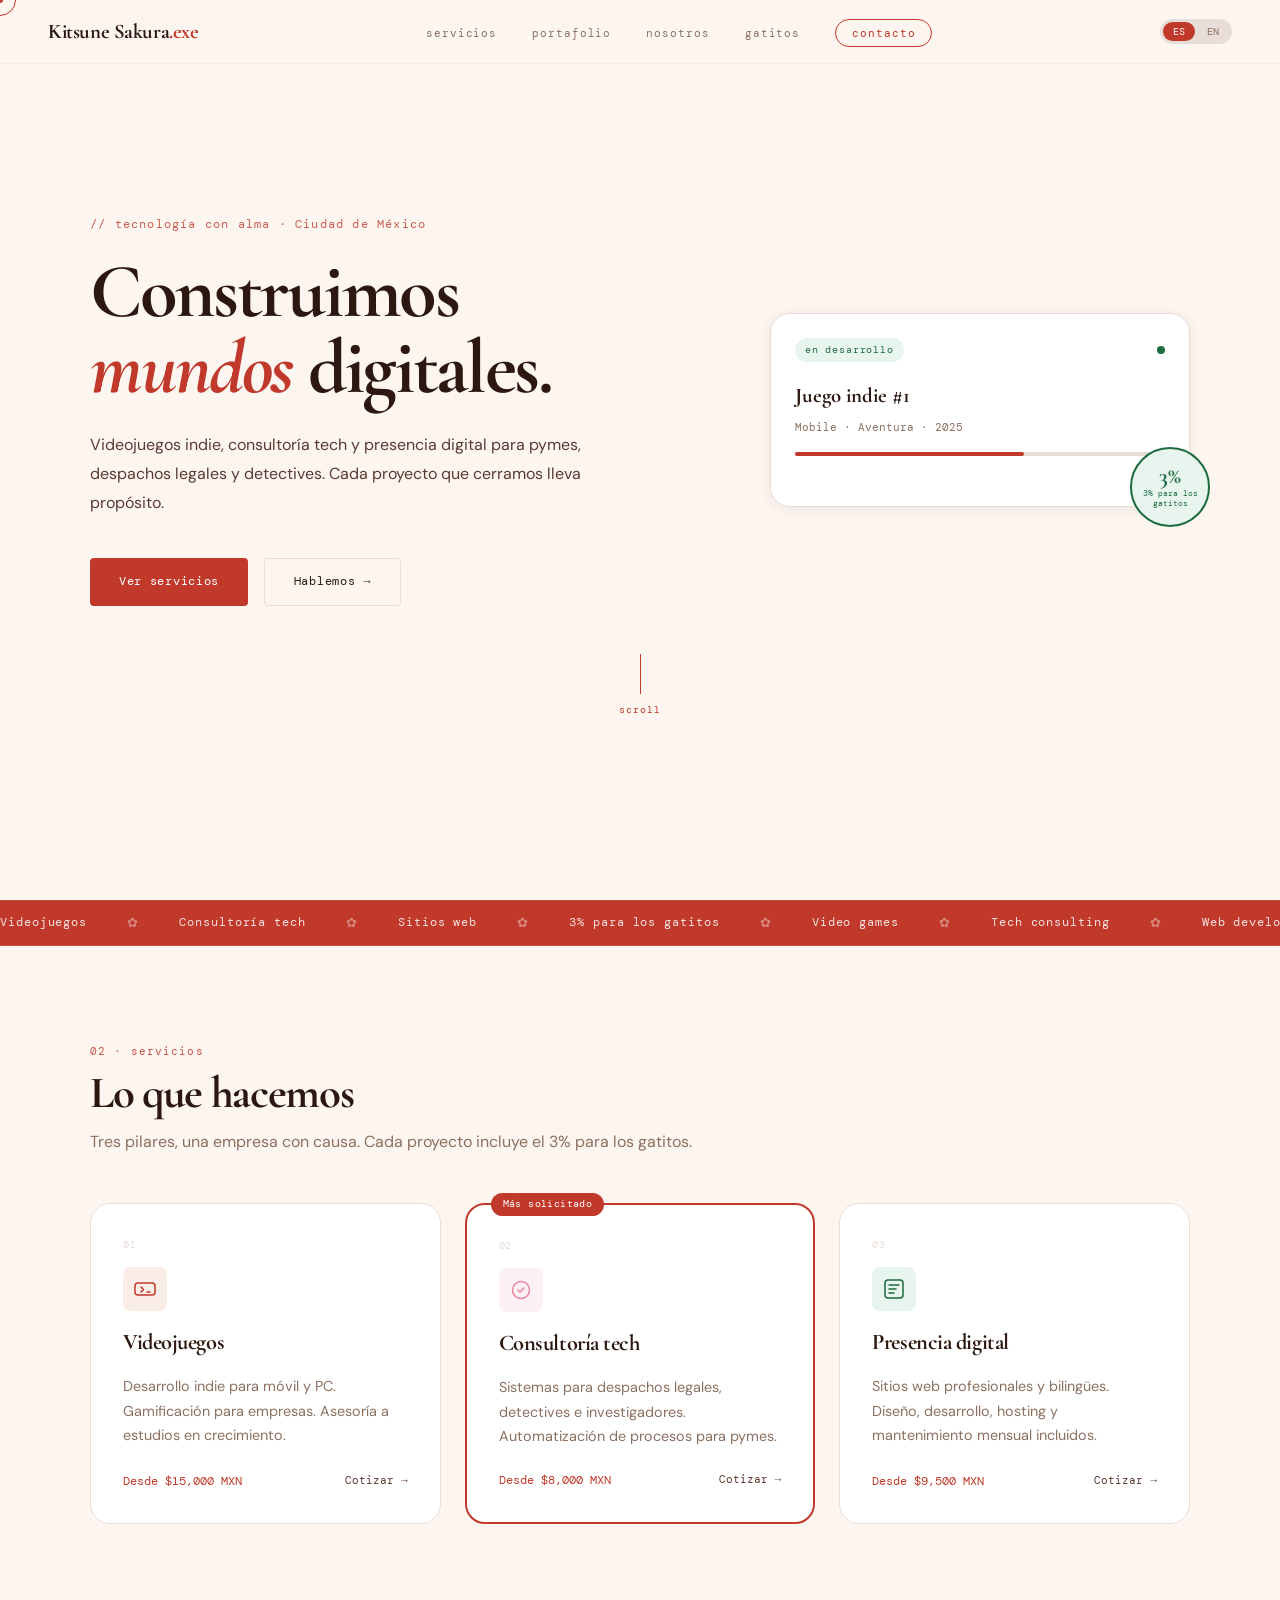
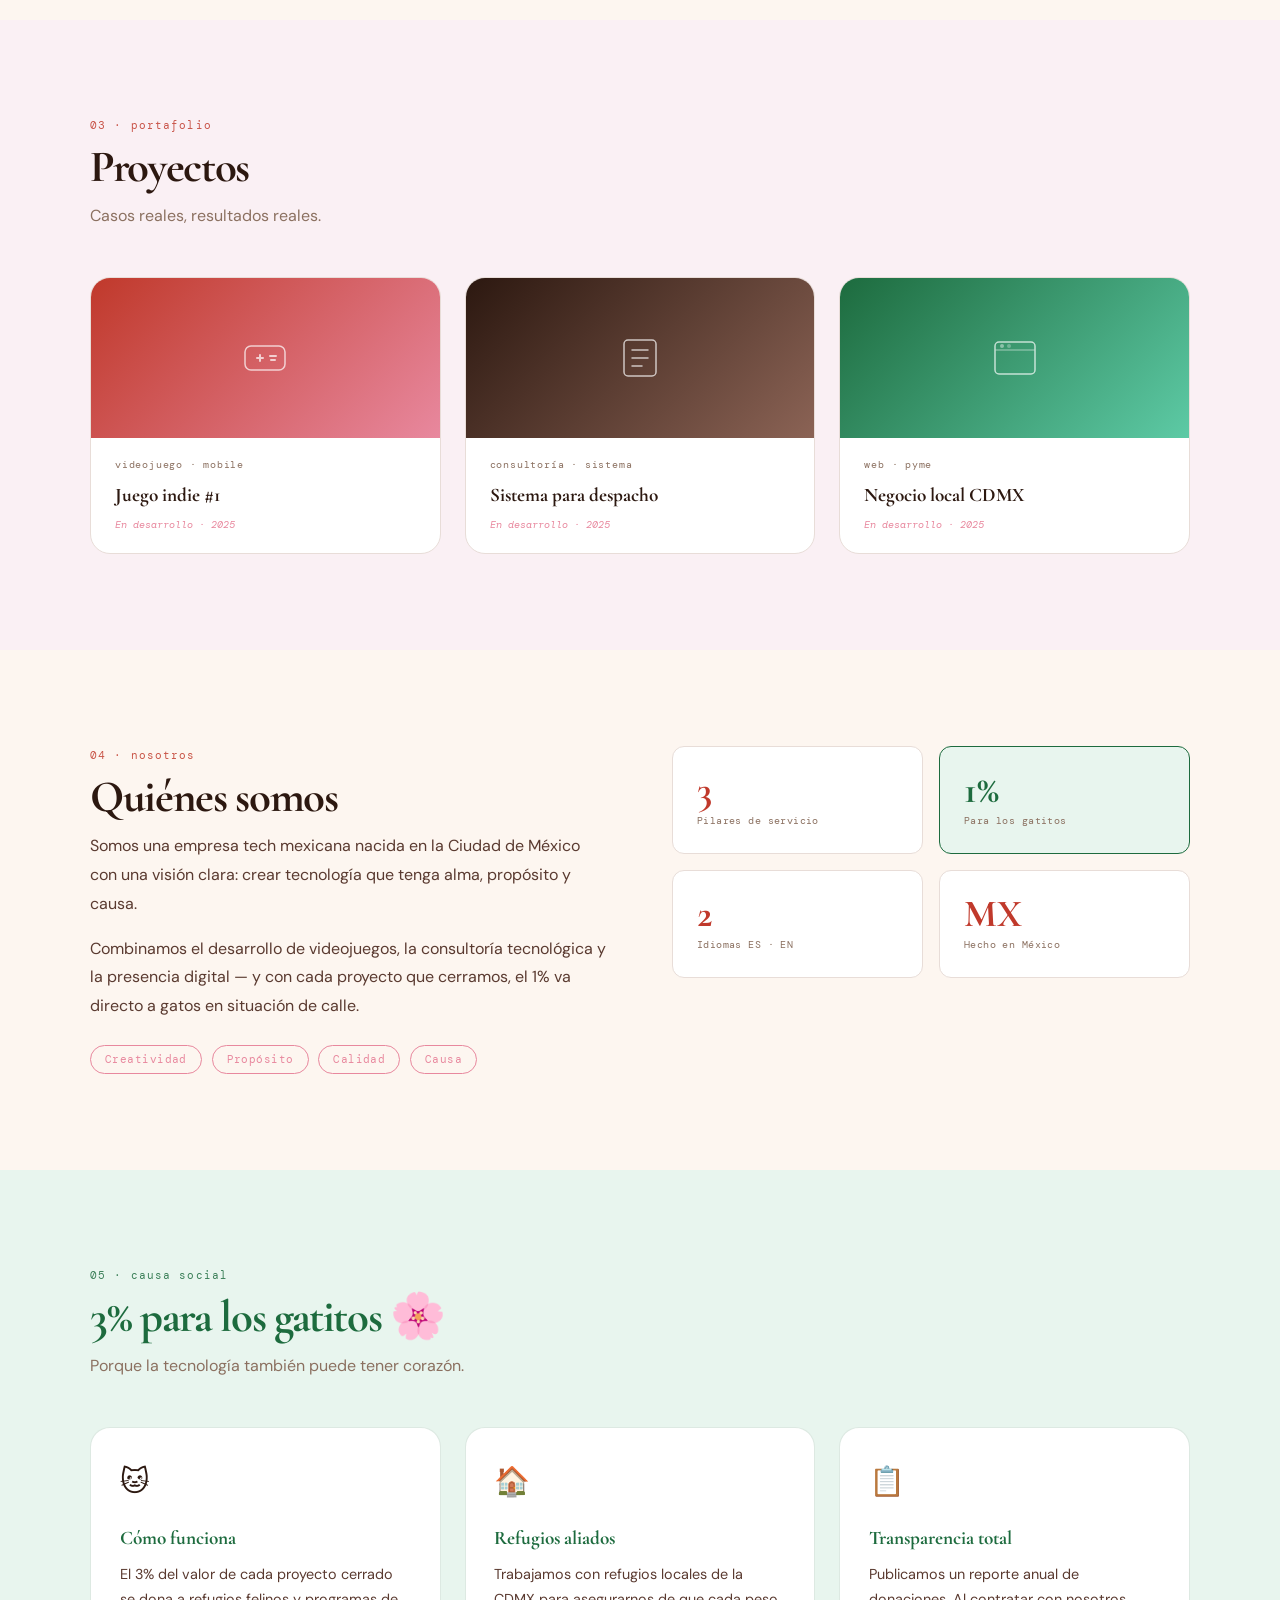
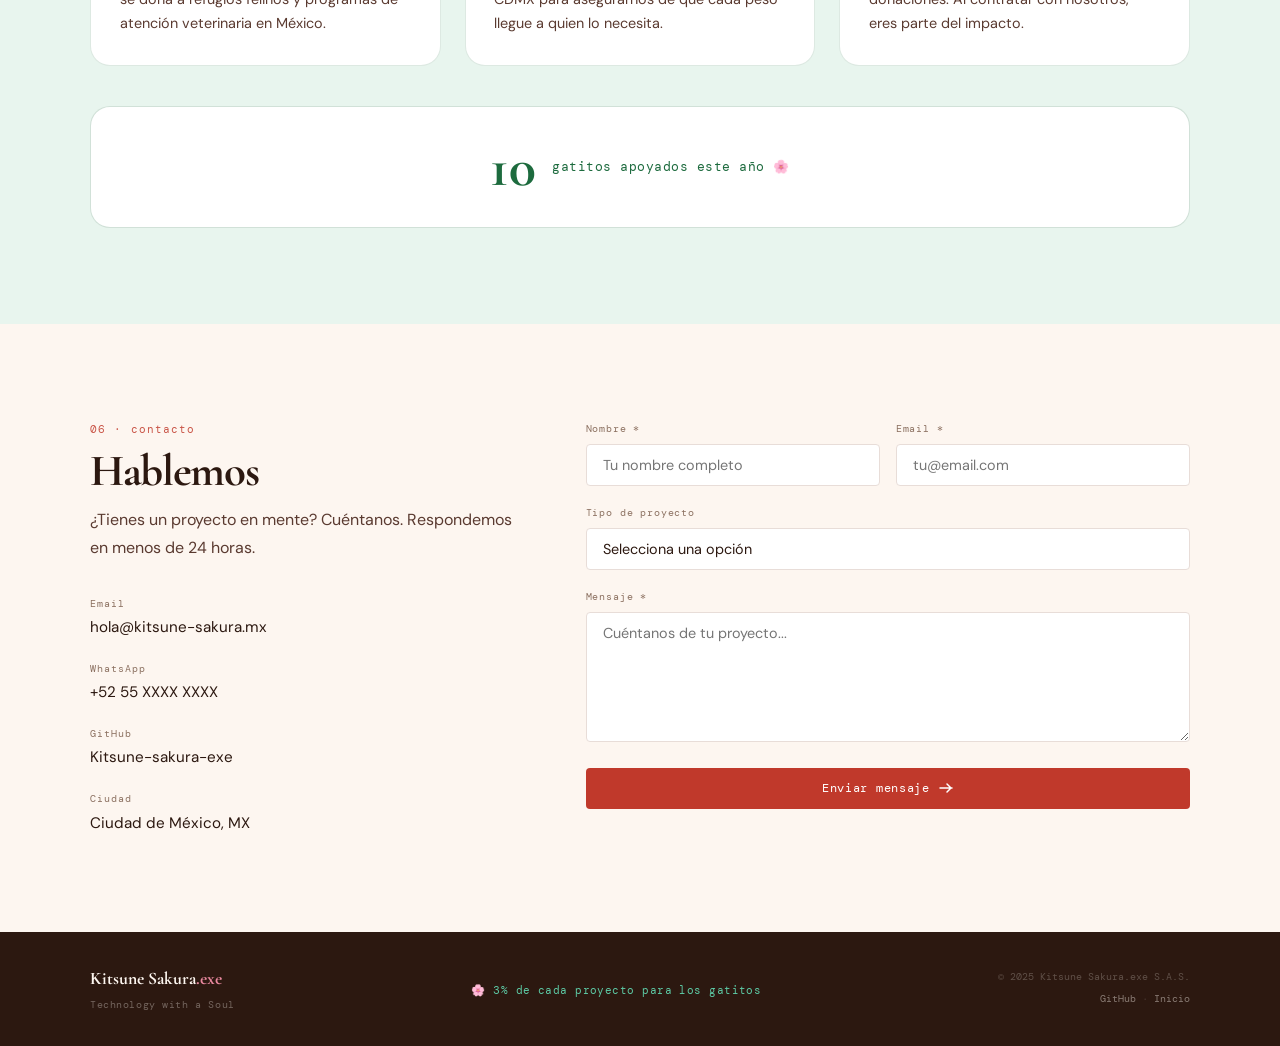
==== commit 2756e583: "Add files via upload" ====
--- a/index.html
+++ b/index.html
@@ -1,327 +1,375 @@
 <!DOCTYPE html>
 <html lang="es">
 <head>
-  <meta charset="UTF-8" />
-  <meta name="viewport" content="width=device-width, initial-scale=1.0" />
-  <meta name="description" content="Kitsune Sakura.exe — Tecnología con alma. Videojuegos, consultoría tech y soluciones digitales para pymes, despachos y detectives en México." />
-  <meta name="keywords" content="desarrollo videojuegos México, consultoría tech CDMX, sitios web pymes, despacho legal software" />
-  <meta property="og:title" content="Kitsune Sakura.exe — Technology with a Soul" />
-  <meta property="og:description" content="Videojuegos, consultoría tech y soluciones digitales. Con causa: 1% para los gatitos." />
-  <meta property="og:type" content="website" />
+  <meta charset="UTF-8"/>
+  <meta name="viewport" content="width=device-width, initial-scale=1.0"/>
+  <meta name="description" content="Kitsune Sakura.exe — Tecnología con alma. Videojuegos indie, consultoría tech y sitios web para pymes, despachos y detectives en México."/>
+  <meta name="keywords" content="desarrollo videojuegos México, consultoría tech CDMX, sitios web pymes, despacho legal software, Kitsune Sakura"/>
+  <meta property="og:title" content="Kitsune Sakura.exe — Technology with a Soul"/>
+  <meta property="og:description" content="Videojuegos, consultoría tech y soluciones digitales. Con causa: 3% para los gatitos."/>
+  <meta property="og:type" content="website"/>
+  <meta name="theme-color" content="#FDF6F0"/>
   <title>Kitsune Sakura.exe — Technology with a Soul</title>
-  <link rel="preconnect" href="https://fonts.googleapis.com" />
-  <link rel="preconnect" href="https://fonts.gstatic.com" crossorigin />
-  <link href="https://fonts.googleapis.com/css2?family=Cormorant+Garamond:ital,wght@0,400;0,600;0,700;1,400&family=DM+Mono:wght@300;400;500&family=DM+Sans:wght@300;400;500&display=swap" rel="stylesheet" />
-  <link rel="stylesheet" href="styles.css" />
+  <link rel="preconnect" href="https://fonts.googleapis.com"/>
+  <link rel="preconnect" href="https://fonts.gstatic.com" crossorigin/>
+  <link href="https://fonts.googleapis.com/css2?family=Cormorant+Garamond:ital,wght@0,400;0,600;0,700;1,400;1,700&family=DM+Mono:wght@300;400;500&family=DM+Sans:ital,wght@0,300;0,400;0,500;1,300&display=swap" rel="stylesheet"/>
+  <link rel="stylesheet" href="styles.css"/>
 </head>
 <body>
 
-  <!-- ── NAV ── -->
-  <nav class="nav" id="nav">
-    <a href="#" class="nav-logo">
-      Kitsune Sakura<span>.exe</span>
-    </a>
-    <div class="nav-center">
-      <a href="#servicios" class="nav-link" data-es="servicios" data-en="services">servicios</a>
-      <a href="#portafolio" class="nav-link" data-es="portafolio" data-en="portfolio">portafolio</a>
-      <a href="#nosotros" class="nav-link" data-es="nosotros" data-en="about">nosotros</a>
-      <a href="#gatitos" class="nav-link" data-es="gatitos" data-en="cats">gatitos</a>
-      <a href="#contacto" class="nav-link" data-es="contacto" data-en="contact">contacto</a>
-    </div>
-    <div class="nav-right">
-      <div class="lang-toggle">
-        <button class="lang-btn active" id="btn-es" onclick="setLang('es')">ES</button>
-        <span class="lang-sep">·</span>
-        <button class="lang-btn" id="btn-en" onclick="setLang('en')">EN</button>
-      </div>
-      <button class="hamburger" id="hamburger" aria-label="Menú">
-        <span></span><span></span><span></span>
-      </button>
-    </div>
-  </nav>
-
-  <!-- ── MOBILE MENU ── -->
-  <div class="mobile-menu" id="mobile-menu">
-    <a href="#servicios" class="mobile-link" data-es="Servicios" data-en="Services">Servicios</a>
-    <a href="#portafolio" class="mobile-link" data-es="Portafolio" data-en="Portfolio">Portafolio</a>
-    <a href="#nosotros" class="mobile-link" data-es="Nosotros" data-en="About">Nosotros</a>
-    <a href="#gatitos" class="mobile-link" data-es="Gatitos" data-en="Cats">Gatitos</a>
-    <a href="#contacto" class="mobile-link" data-es="Contacto" data-en="Contact">Contacto</a>
-  </div>
-
-  <!-- ── HERO ── -->
-  <section class="hero" id="inicio">
-    <div class="hero-deco">
-      <div class="petal p1"></div>
-      <div class="petal p2"></div>
-      <div class="petal p3"></div>
-      <div class="petal p4"></div>
-      <div class="petal p5"></div>
-    </div>
-    <div class="hero-content reveal">
-      <p class="hero-tag" data-es="// tecnología con alma" data-en="// technology with a soul">// tecnología con alma</p>
-      <h1 class="hero-title">
-        <span class="line1" data-es="Construimos" data-en="We build">Construimos</span>
-        <span class="line2" data-es="mundos digitales." data-en="digital worlds.">mundos <em>digitales.</em></span>
+<!-- ── CURSOR PERSONALIZADO ── -->
+<div class="cursor" id="cursor"></div>
+<div class="cursor-dot" id="cursor-dot"></div>
+
+<!-- ── NAV ── -->
+<nav class="nav" id="nav">
+  <a href="#inicio" class="nav-logo">
+    Kitsune Sakura<span>.exe</span>
+  </a>
+  <ul class="nav-links">
+    <li><a href="#servicios" class="nav-link" data-es="servicios" data-en="services">servicios</a></li>
+    <li><a href="#portafolio" class="nav-link" data-es="portafolio" data-en="portfolio">portafolio</a></li>
+    <li><a href="#nosotros" class="nav-link" data-es="nosotros" data-en="about">nosotros</a></li>
+    <li><a href="#gatitos" class="nav-link" data-es="gatitos" data-en="cats">gatitos</a></li>
+    <li><a href="#contacto" class="btn-nav" data-es="contacto" data-en="contact">contacto</a></li>
+  </ul>
+  <div class="nav-right">
+    <div class="lang-switch">
+      <button class="lang-btn active" id="btn-es" onclick="setLang('es')">ES</button>
+      <button class="lang-btn" id="btn-en" onclick="setLang('en')">EN</button>
+    </div>
+    <button class="burger" id="burger" aria-label="Menú">
+      <span></span><span></span>
+    </button>
+  </div>
+</nav>
+
+<!-- ── DRAWER MOBILE ── -->
+<div class="drawer" id="drawer">
+  <a href="#servicios" class="drawer-link" onclick="closeDrawer()" data-es="Servicios" data-en="Services">Servicios</a>
+  <a href="#portafolio" class="drawer-link" onclick="closeDrawer()" data-es="Portafolio" data-en="Portfolio">Portafolio</a>
+  <a href="#nosotros" class="drawer-link" onclick="closeDrawer()" data-es="Nosotros" data-en="About">Nosotros</a>
+  <a href="#gatitos" class="drawer-link" onclick="closeDrawer()" data-es="Gatitos" data-en="Cats">Gatitos</a>
+  <a href="#contacto" class="drawer-link" onclick="closeDrawer()" data-es="Contacto" data-en="Contact">Contacto</a>
+</div>
+<div class="drawer-overlay" id="drawer-overlay" onclick="closeDrawer()"></div>
+
+<!-- ── HERO ── -->
+<section class="hero" id="inicio">
+  <!-- Sakura petals decorativos -->
+  <div class="petals" aria-hidden="true">
+    <div class="petal" style="--x:10%;--d:0s;--s:1.2"></div>
+    <div class="petal" style="--x:25%;--d:1.2s;--s:0.8"></div>
+    <div class="petal" style="--x:45%;--d:0.4s;--s:1"></div>
+    <div class="petal" style="--x:65%;--d:2s;--s:0.7"></div>
+    <div class="petal" style="--x:80%;--d:0.8s;--s:1.1"></div>
+    <div class="petal" style="--x:90%;--d:1.6s;--s:0.9"></div>
+  </div>
+
+  <div class="hero-inner">
+    <div class="hero-text reveal">
+      <p class="eyebrow" data-es="// tecnología con alma · Ciudad de México" data-en="// technology with a soul · Mexico City">// tecnología con alma · Ciudad de México</p>
+      <h1 class="hero-heading">
+        <span class="line-a" data-es="Construimos" data-en="We build">Construimos</span>
+        <span class="line-b">
+          <em data-es="mundos" data-en="digital">mundos</em>
+          <span class="line-b-rest" data-es=" digitales." data-en=" worlds."> digitales.</span>
+        </span>
       </h1>
-      <p class="hero-sub" data-es="Videojuegos indie, consultoría tech y soluciones digitales para pymes, despachos legales y detectives. Cada proyecto lleva propósito." data-en="Indie video games, tech consulting and digital solutions for SMEs, law firms and investigators. Every project carries purpose.">
-        Videojuegos indie, consultoría tech y soluciones digitales para pymes, despachos legales y detectives. Cada proyecto lleva propósito.
+      <p class="hero-body" data-es="Videojuegos indie, consultoría tech y presencia digital para pymes, despachos legales y detectives. Cada proyecto que cerramos lleva propósito." data-en="Indie video games, tech consulting and digital presence for SMEs, law firms and investigators. Every project we close carries purpose.">
+        Videojuegos indie, consultoría tech y presencia digital para pymes, despachos legales y detectives. Cada proyecto que cerramos lleva propósito.
       </p>
-      <div class="hero-ctas">
+      <div class="hero-actions">
         <a href="#servicios" class="btn-primary" data-es="Ver servicios" data-en="See services">Ver servicios</a>
-        <a href="#contacto" class="btn-ghost" data-es="Hablemos →" data-en="Let's talk →">Hablemos →</a>
-      </div>
-    </div>
-    <div class="hero-badge reveal">
-      <span class="badge-inner">
-        <span class="badge-num">1%</span>
-        <span class="badge-text" data-es="para los gatitos" data-en="for the cats">para los gatitos</span>
-      </span>
-    </div>
-  </section>
-
-  <!-- ── SERVICIOS ── -->
-  <section class="section" id="servicios">
-    <div class="section-inner">
-      <div class="section-header reveal">
-        <p class="section-tag" data-es="02 · servicios" data-en="02 · services">02 · servicios</p>
-        <h2 class="section-title" data-es="Lo que hacemos" data-en="What we do">Lo que hacemos</h2>
-        <p class="section-sub" data-es="Tres pilares, una empresa con causa." data-en="Three pillars, one company with purpose.">Tres pilares, una empresa con causa.</p>
-      </div>
-      <div class="services-grid">
-
-        <div class="svc-card reveal" style="--delay:0.1s">
-          <div class="svc-icon svc-red">
-            <svg width="24" height="24" viewBox="0 0 24 24" fill="none"><rect x="2" y="6" width="20" height="13" rx="3" stroke="currentColor" stroke-width="1.5"/><path d="M8 10l3 3-3 3M13 16h3" stroke="currentColor" stroke-width="1.5" stroke-linecap="round" stroke-linejoin="round"/></svg>
-          </div>
-          <h3 class="svc-name" data-es="Videojuegos" data-en="Video games">Videojuegos</h3>
-          <p class="svc-desc" data-es="Desarrollo indie para móvil y PC. Gamificación para empresas. Consultoría a estudios en crecimiento." data-en="Indie development for mobile and PC. Gamification for businesses. Consulting for growing studios.">Desarrollo indie para móvil y PC. Gamificación para empresas. Consultoría a estudios en crecimiento.</p>
-          <div class="svc-price" data-es="Desde $15,000 MXN" data-en="From $15,000 MXN">Desde $15,000 MXN</div>
-        </div>
-
-        <div class="svc-card reveal featured" style="--delay:0.2s">
-          <div class="svc-badge" data-es="Más solicitado" data-en="Most requested">Más solicitado</div>
-          <div class="svc-icon svc-pink">
-            <svg width="24" height="24" viewBox="0 0 24 24" fill="none"><circle cx="12" cy="12" r="9" stroke="currentColor" stroke-width="1.5"/><path d="M9 12l2 2 4-4" stroke="currentColor" stroke-width="1.5" stroke-linecap="round" stroke-linejoin="round"/></svg>
-          </div>
-          <h3 class="svc-name" data-es="Consultoría tech" data-en="Tech consulting">Consultoría tech</h3>
-          <p class="svc-desc" data-es="Sistemas para despachos legales, detectives e investigadores. Automatización de procesos para pymes." data-en="Systems for law firms, detectives and investigators. Process automation for SMEs.">Sistemas para despachos legales, detectives e investigadores. Automatización de procesos para pymes.</p>
-          <div class="svc-price" data-es="Desde $8,000 MXN" data-en="From $8,000 MXN">Desde $8,000 MXN</div>
-        </div>
-
-        <div class="svc-card reveal" style="--delay:0.3s">
-          <div class="svc-icon svc-green">
-            <svg width="24" height="24" viewBox="0 0 24 24" fill="none"><rect x="3" y="3" width="18" height="18" rx="3" stroke="currentColor" stroke-width="1.5"/><path d="M7 8h10M7 12h7M7 16h5" stroke="currentColor" stroke-width="1.5" stroke-linecap="round"/></svg>
-          </div>
-          <h3 class="svc-name" data-es="Presencia digital" data-en="Digital presence">Presencia digital</h3>
-          <p class="svc-desc" data-es="Sitios web profesionales, bilingües y rápidos. Mantenimiento mensual con soporte incluido." data-en="Professional, bilingual and fast websites. Monthly maintenance with support included.">Sitios web profesionales, bilingües y rápidos. Mantenimiento mensual con soporte incluido.</p>
-          <div class="svc-price" data-es="Desde $9,500 MXN" data-en="From $9,500 MXN">Desde $9,500 MXN</div>
-        </div>
-
-      </div>
-    </div>
-  </section>
-
-  <!-- ── PORTAFOLIO ── -->
-  <section class="section section-alt" id="portafolio">
-    <div class="section-inner">
-      <div class="section-header reveal">
-        <p class="section-tag" data-es="03 · portafolio" data-en="03 · portfolio">03 · portafolio</p>
-        <h2 class="section-title" data-es="Proyectos" data-en="Projects">Proyectos</h2>
-        <p class="section-sub" data-es="Casos reales, resultados reales." data-en="Real cases, real results.">Casos reales, resultados reales.</p>
-      </div>
-      <div class="portfolio-grid">
-        <div class="port-card reveal" style="--delay:0.1s">
-          <div class="port-thumb port-game">
-            <div class="port-thumb-inner">
-              <svg width="40" height="40" viewBox="0 0 40 40" fill="none"><rect x="4" y="10" width="32" height="20" rx="6" stroke="white" stroke-width="1.5" opacity="0.6"/><path d="M14 20h4M16 18v4M24 19h4M25 22h2" stroke="white" stroke-width="2" stroke-linecap="round"/></svg>
-            </div>
-          </div>
-          <div class="port-info">
-            <div class="port-tag" data-es="videojuego · mobile" data-en="video game · mobile">videojuego · mobile</div>
-            <h3 class="port-name" data-es="Juego indie #1" data-en="Indie game #1">Juego indie #1</h3>
-            <p class="port-desc" data-es="Próximamente — en desarrollo" data-en="Coming soon — in development">Próximamente — en desarrollo</p>
-          </div>
-        </div>
-        <div class="port-card reveal" style="--delay:0.2s">
-          <div class="port-thumb port-legal">
-            <div class="port-thumb-inner">
-              <svg width="40" height="40" viewBox="0 0 40 40" fill="none"><rect x="8" y="6" width="24" height="28" rx="3" stroke="white" stroke-width="1.5" opacity="0.6"/><path d="M14 14h12M14 20h12M14 26h8" stroke="white" stroke-width="1.5" stroke-linecap="round"/></svg>
-            </div>
-          </div>
-          <div class="port-info">
-            <div class="port-tag" data-es="consultoría · sistema" data-en="consulting · system">consultoría · sistema</div>
-            <h3 class="port-name" data-es="Sistema para despacho" data-en="Law firm system">Sistema para despacho</h3>
-            <p class="port-desc" data-es="Próximamente — en desarrollo" data-en="Coming soon — in development">Próximamente — en desarrollo</p>
-          </div>
-        </div>
-        <div class="port-card reveal" style="--delay:0.3s">
-          <div class="port-thumb port-web">
-            <div class="port-thumb-inner">
-              <svg width="40" height="40" viewBox="0 0 40 40" fill="none"><rect x="4" y="8" width="32" height="24" rx="4" stroke="white" stroke-width="1.5" opacity="0.6"/><path d="M4 14h32" stroke="white" stroke-width="1.5" opacity="0.4"/><circle cx="10" cy="11" r="1.5" fill="white" opacity="0.6"/><circle cx="16" cy="11" r="1.5" fill="white" opacity="0.4"/></svg>
-            </div>
-          </div>
-          <div class="port-info">
-            <div class="port-tag" data-es="web · pyme" data-en="web · SME">web · pyme</div>
-            <h3 class="port-name" data-es="Sitio para negocio local" data-en="Local business website">Sitio para negocio local</h3>
-            <p class="port-desc" data-es="Próximamente — en desarrollo" data-en="Coming soon — in development">Próximamente — en desarrollo</p>
-          </div>
-        </div>
-      </div>
-    </div>
-  </section>
-
-  <!-- ── NOSOTROS ── -->
-  <section class="section" id="nosotros">
-    <div class="section-inner">
-      <div class="section-header reveal">
-        <p class="section-tag" data-es="04 · nosotros" data-en="04 · about">04 · nosotros</p>
-        <h2 class="section-title" data-es="Quiénes somos" data-en="Who we are">Quiénes somos</h2>
-      </div>
-      <div class="about-layout">
-        <div class="about-text reveal">
-          <p class="about-body" data-es="Somos Kitsune Sakura.exe, una empresa tech mexicana nacida en la Ciudad de México con una visión clara: crear tecnología que tenga alma, propósito y causa." data-en="We are Kitsune Sakura.exe, a Mexican tech company born in Mexico City with a clear vision: to create technology that has soul, purpose and cause.">
-            Somos Kitsune Sakura.exe, una empresa tech mexicana nacida en la Ciudad de México con una visión clara: crear tecnología que tenga alma, propósito y causa.
-          </p>
-          <p class="about-body" data-es="Combinamos el desarrollo de videojuegos, la consultoría tecnológica y la presencia digital bajo un mismo techo — y con cada proyecto que cerramos, el 1% va directo a apoyar a gatos en situación de calle." data-en="We combine video game development, technology consulting and digital presence under one roof — and with every project we close, 1% goes directly to support stray cats.">
-            Combinamos el desarrollo de videojuegos, la consultoría tecnológica y la presencia digital bajo un mismo techo — y con cada proyecto que cerramos, el 1% va directo a apoyar a gatos en situación de calle.
-          </p>
-          <div class="about-values">
-            <div class="value-pill" data-es="Creatividad" data-en="Creativity">Creatividad</div>
-            <div class="value-pill" data-es="Propósito" data-en="Purpose">Propósito</div>
-            <div class="value-pill" data-es="Calidad" data-en="Quality">Calidad</div>
-            <div class="value-pill" data-es="Causa" data-en="Cause">Causa</div>
-          </div>
-        </div>
-        <div class="about-stats reveal">
-          <div class="stat-card">
-            <span class="stat-num">3</span>
-            <span class="stat-label" data-es="Pilares de servicio" data-en="Service pillars">Pilares de servicio</span>
-          </div>
-          <div class="stat-card">
-            <span class="stat-num">1%</span>
-            <span class="stat-label" data-es="Para los gatitos" data-en="For the cats">Para los gatitos</span>
-          </div>
-          <div class="stat-card">
-            <span class="stat-num">MX</span>
-            <span class="stat-label" data-es="Hecho en México" data-en="Made in Mexico">Hecho en México</span>
-          </div>
-          <div class="stat-card">
-            <span class="stat-num">2</span>
-            <span class="stat-label" data-es="Idiomas · ES & EN" data-en="Languages · ES & EN">Idiomas · ES & EN</span>
-          </div>
-        </div>
-      </div>
-    </div>
-  </section>
-
-  <!-- ── GATITOS ── -->
-  <section class="section section-cats" id="gatitos">
-    <div class="section-inner">
-      <div class="section-header reveal">
-        <p class="section-tag" data-es="05 · causa social" data-en="05 · social cause">05 · causa social</p>
-        <h2 class="section-title cats-title" data-es="1% para los gatitos 🌸" data-en="1% for the cats 🌸">1% para los gatitos 🌸</h2>
-        <p class="section-sub" data-es="Porque la tecnología también puede tener corazón." data-en="Because technology can also have heart.">Porque la tecnología también puede tener corazón.</p>
-      </div>
-      <div class="cats-grid">
-        <div class="cat-card reveal" style="--delay:0.1s">
-          <div class="cat-icon">🐱</div>
-          <h3 class="cat-card-title" data-es="Cómo funciona" data-en="How it works">Cómo funciona</h3>
-          <p class="cat-card-desc" data-es="El 1% del valor de cada proyecto cerrado se dona directamente a refugios felinos y programas de atención veterinaria en México." data-en="1% of the value of every closed project is donated directly to cat shelters and veterinary care programs in Mexico.">El 1% del valor de cada proyecto cerrado se dona directamente a refugios felinos y programas de atención veterinaria en México.</p>
-        </div>
-        <div class="cat-card reveal" style="--delay:0.2s">
-          <div class="cat-icon">🏠</div>
-          <h3 class="cat-card-title" data-es="Refugios aliados" data-en="Partner shelters">Refugios aliados</h3>
-          <p class="cat-card-desc" data-es="Trabajamos con refugios locales de la CDMX para asegurarnos de que cada peso llegue directamente a quien lo necesita." data-en="We work with local CDMX shelters to make sure every peso reaches those who need it.">Trabajamos con refugios locales de la CDMX para asegurarnos de que cada peso llegue directamente a quien lo necesita.</p>
-        </div>
-        <div class="cat-card reveal" style="--delay:0.3s">
-          <div class="cat-icon">📋</div>
-          <h3 class="cat-card-title" data-es="Transparencia" data-en="Transparency">Transparencia</h3>
-          <p class="cat-card-desc" data-es="Publicamos un reporte anual de donaciones. Al contratar con nosotros, eres parte del impacto." data-en="We publish an annual donations report. When you hire us, you are part of the impact.">Publicamos un reporte anual de donaciones. Al contratar con nosotros, eres parte del impacto.</p>
-        </div>
-      </div>
-    </div>
-  </section>
-
-  <!-- ── CONTACTO ── -->
-  <section class="section" id="contacto">
-    <div class="section-inner">
-      <div class="section-header reveal">
-        <p class="section-tag" data-es="06 · contacto" data-en="06 · contact">06 · contacto</p>
-        <h2 class="section-title" data-es="Hablemos" data-en="Let's talk">Hablemos</h2>
-        <p class="section-sub" data-es="¿Tienes un proyecto en mente? Cuéntanos." data-en="Got a project in mind? Tell us.">¿Tienes un proyecto en mente? Cuéntanos.</p>
-      </div>
-      <div class="contact-layout">
-        <div class="contact-info reveal">
-          <div class="contact-item">
-            <span class="contact-label">Email</span>
-            <a href="mailto:hola@kitsune-sakura.mx" class="contact-val">hola@kitsune-sakura.mx</a>
-          </div>
-          <div class="contact-item">
-            <span class="contact-label">WhatsApp</span>
-            <a href="https://wa.me/5255XXXXXXXX" class="contact-val">+52 55 XXXX XXXX</a>
-          </div>
-          <div class="contact-item">
-            <span class="contact-label">GitHub</span>
-            <a href="https://github.com/Kitsune-sakura-exe" target="_blank" class="contact-val">Kitsune-sakura-exe</a>
-          </div>
-          <div class="contact-item">
-            <span class="contact-label" data-es="Ubicación" data-en="Location">Ubicación</span>
-            <span class="contact-val" data-es="Ciudad de México · Servicios remotos en toda la República" data-en="Mexico City · Remote services nationwide">Ciudad de México · Servicios remotos en toda la República</span>
-          </div>
-        </div>
-        <form class="contact-form reveal" id="contact-form" onsubmit="handleSubmit(event)">
+        <a href="#contacto" class="btn-outline" data-es="Hablemos →" data-en="Let's talk →">Hablemos →</a>
+      </div>
+    </div>
+
+    <div class="hero-visual reveal" style="--delay:.3s">
+      <div class="hero-card">
+        <div class="hero-card-top">
+          <span class="hc-label" data-es="en desarrollo" data-en="in development">en desarrollo</span>
+          <span class="hc-dot"></span>
+        </div>
+        <p class="hc-title">Juego indie #1</p>
+        <p class="hc-sub" data-es="Mobile · Aventura · 2025" data-en="Mobile · Adventure · 2025">Mobile · Aventura · 2025</p>
+        <div class="hc-bar"><div class="hc-bar-fill" style="width:62%"></div></div>
+        <p class="hc-pct">62%</p>
+      </div>
+      <div class="hero-badge-circle">
+        <span class="hbc-num">3%</span>
+        <span class="hbc-text" data-es="3% para los gatitos" data-en="3% for the cats">3% para los gatitos</span>
+      </div>
+    </div>
+  </div>
+
+  <div class="hero-scroll reveal" style="--delay:.6s">
+    <span class="scroll-line"></span>
+    <span class="scroll-label" data-es="scroll" data-en="scroll">scroll</span>
+  </div>
+</section>
+
+<!-- ── TICKER ── -->
+<div class="ticker" aria-hidden="true">
+  <div class="ticker-track">
+    <span>Videojuegos</span><span class="sep">✿</span>
+    <span>Consultoría tech</span><span class="sep">✿</span>
+    <span>Sitios web</span><span class="sep">✿</span>
+    <span>3% para los gatitos</span><span class="sep">✿</span>
+    <span>Video games</span><span class="sep">✿</span>
+    <span>Tech consulting</span><span class="sep">✿</span>
+    <span>Web development</span><span class="sep">✿</span>
+    <span>3% for the cats</span><span class="sep">✿</span>
+    <span>Videojuegos</span><span class="sep">✿</span>
+    <span>Consultoría tech</span><span class="sep">✿</span>
+    <span>Sitios web</span><span class="sep">✿</span>
+    <span>3% para los gatitos</span><span class="sep">✿</span>
+    <span>Video games</span><span class="sep">✿</span>
+    <span>Tech consulting</span><span class="sep">✿</span>
+    <span>Web development</span><span class="sep">✿</span>
+    <span>3% for the cats</span><span class="sep">✿</span>
+  </div>
+</div>
+
+<!-- ── SERVICIOS ── -->
+<section class="section" id="servicios">
+  <div class="container">
+    <div class="section-head reveal">
+      <p class="tag" data-es="02 · servicios" data-en="02 · services">02 · servicios</p>
+      <h2 data-es="Lo que hacemos" data-en="What we do">Lo que hacemos</h2>
+      <p class="section-desc" data-es="Tres pilares, una empresa con causa. Cada proyecto incluye el 3% para los gatitos." data-en="Three pillars, one company with cause. Every project includes 3% for the cats.">Tres pilares, una empresa con causa. Cada proyecto incluye el 3% para los gatitos.</p>
+    </div>
+
+    <div class="services-grid">
+      <article class="svc reveal" style="--delay:.1s">
+        <div class="svc-num">01</div>
+        <div class="svc-icon-wrap red">
+          <svg width="22" height="22" viewBox="0 0 22 22" fill="none"><rect x="1" y="5" width="20" height="12" rx="3" stroke="currentColor" stroke-width="1.5"/><path d="M7 9l2.5 2.5L7 14M13 14h3" stroke="currentColor" stroke-width="1.5" stroke-linecap="round" stroke-linejoin="round"/></svg>
+        </div>
+        <h3 data-es="Videojuegos" data-en="Video games">Videojuegos</h3>
+        <p data-es="Desarrollo indie para móvil y PC. Gamificación para empresas. Asesoría a estudios en crecimiento." data-en="Indie development for mobile and PC. Gamification for businesses. Advice to growing studios.">Desarrollo indie para móvil y PC. Gamificación para empresas. Asesoría a estudios en crecimiento.</p>
+        <div class="svc-footer">
+          <span class="svc-price" data-es="Desde $15,000 MXN" data-en="From $15,000 MXN">Desde $15,000 MXN</span>
+          <a href="#contacto" class="svc-cta" data-es="Cotizar →" data-en="Quote →">Cotizar →</a>
+        </div>
+      </article>
+
+      <article class="svc svc-featured reveal" style="--delay:.2s">
+        <div class="svc-badge" data-es="Más solicitado" data-en="Most requested">Más solicitado</div>
+        <div class="svc-num">02</div>
+        <div class="svc-icon-wrap pink">
+          <svg width="22" height="22" viewBox="0 0 22 22" fill="none"><circle cx="11" cy="11" r="8.5" stroke="currentColor" stroke-width="1.5"/><path d="M8 11l2 2 4-4" stroke="currentColor" stroke-width="1.5" stroke-linecap="round" stroke-linejoin="round"/></svg>
+        </div>
+        <h3 data-es="Consultoría tech" data-en="Tech consulting">Consultoría tech</h3>
+        <p data-es="Sistemas para despachos legales, detectives e investigadores. Automatización de procesos para pymes." data-en="Systems for law firms, detectives and investigators. Process automation for SMEs.">Sistemas para despachos legales, detectives e investigadores. Automatización de procesos para pymes.</p>
+        <div class="svc-footer">
+          <span class="svc-price" data-es="Desde $8,000 MXN" data-en="From $8,000 MXN">Desde $8,000 MXN</span>
+          <a href="#contacto" class="svc-cta" data-es="Cotizar →" data-en="Quote →">Cotizar →</a>
+        </div>
+      </article>
+
+      <article class="svc reveal" style="--delay:.3s">
+        <div class="svc-num">03</div>
+        <div class="svc-icon-wrap green">
+          <svg width="22" height="22" viewBox="0 0 22 22" fill="none"><rect x="2" y="2" width="18" height="18" rx="3" stroke="currentColor" stroke-width="1.5"/><path d="M6 7h10M6 11h7M6 15h5" stroke="currentColor" stroke-width="1.5" stroke-linecap="round"/></svg>
+        </div>
+        <h3 data-es="Presencia digital" data-en="Digital presence">Presencia digital</h3>
+        <p data-es="Sitios web profesionales y bilingües. Diseño, desarrollo, hosting y mantenimiento mensual incluidos." data-en="Professional and bilingual websites. Design, development, hosting and monthly maintenance included.">Sitios web profesionales y bilingües. Diseño, desarrollo, hosting y mantenimiento mensual incluidos.</p>
+        <div class="svc-footer">
+          <span class="svc-price" data-es="Desde $9,500 MXN" data-en="From $9,500 MXN">Desde $9,500 MXN</span>
+          <a href="#contacto" class="svc-cta" data-es="Cotizar →" data-en="Quote →">Cotizar →</a>
+        </div>
+      </article>
+    </div>
+  </div>
+</section>
+
+<!-- ── PORTAFOLIO ── -->
+<section class="section section-alt" id="portafolio">
+  <div class="container">
+    <div class="section-head reveal">
+      <p class="tag" data-es="03 · portafolio" data-en="03 · portfolio">03 · portafolio</p>
+      <h2 data-es="Proyectos" data-en="Projects">Proyectos</h2>
+      <p class="section-desc" data-es="Casos reales, resultados reales." data-en="Real cases, real results.">Casos reales, resultados reales.</p>
+    </div>
+    <div class="portfolio-grid">
+      <div class="port-item reveal" style="--delay:.1s">
+        <div class="port-thumb" style="background:linear-gradient(135deg,#C0392B 0%,#E8889E 100%)">
+          <svg width="48" height="48" viewBox="0 0 48 48" fill="none" opacity=".7"><rect x="4" y="12" width="40" height="24" rx="6" stroke="white" stroke-width="1.5"/><path d="M16 24h6M19 21v6M29 22h6M30 26h4" stroke="white" stroke-width="2" stroke-linecap="round"/></svg>
+        </div>
+        <div class="port-info">
+          <p class="port-cat" data-es="videojuego · mobile" data-en="video game · mobile">videojuego · mobile</p>
+          <h3 class="port-name" data-es="Juego indie #1" data-en="Indie game #1">Juego indie #1</h3>
+          <p class="port-status coming" data-es="En desarrollo · 2025" data-en="In development · 2025">En desarrollo · 2025</p>
+        </div>
+      </div>
+      <div class="port-item reveal" style="--delay:.2s">
+        <div class="port-thumb" style="background:linear-gradient(135deg,#2C1810 0%,#8B6355 100%)">
+          <svg width="48" height="48" viewBox="0 0 48 48" fill="none" opacity=".7"><rect x="8" y="6" width="32" height="36" rx="4" stroke="white" stroke-width="1.5"/><path d="M16 16h16M16 24h16M16 32h10" stroke="white" stroke-width="1.5" stroke-linecap="round"/></svg>
+        </div>
+        <div class="port-info">
+          <p class="port-cat" data-es="consultoría · sistema" data-en="consulting · system">consultoría · sistema</p>
+          <h3 class="port-name" data-es="Sistema para despacho" data-en="Law firm system">Sistema para despacho</h3>
+          <p class="port-status coming" data-es="En desarrollo · 2025" data-en="In development · 2025">En desarrollo · 2025</p>
+        </div>
+      </div>
+      <div class="port-item reveal" style="--delay:.3s">
+        <div class="port-thumb" style="background:linear-gradient(135deg,#1D6B3E 0%,#5DCAA5 100%)">
+          <svg width="48" height="48" viewBox="0 0 48 48" fill="none" opacity=".7"><rect x="4" y="8" width="40" height="32" rx="4" stroke="white" stroke-width="1.5"/><path d="M4 16h40" stroke="white" stroke-width="1.5" opacity=".5"/><circle cx="11" cy="12" r="2" fill="white" opacity=".6"/><circle cx="18" cy="12" r="2" fill="white" opacity=".4"/></svg>
+        </div>
+        <div class="port-info">
+          <p class="port-cat" data-es="web · pyme" data-en="web · SME">web · pyme</p>
+          <h3 class="port-name" data-es="Negocio local CDMX" data-en="Local business CDMX">Negocio local CDMX</h3>
+          <p class="port-status coming" data-es="En desarrollo · 2025" data-en="In development · 2025">En desarrollo · 2025</p>
+        </div>
+      </div>
+    </div>
+  </div>
+</section>
+
+<!-- ── NOSOTROS ── -->
+<section class="section" id="nosotros">
+  <div class="container">
+    <div class="about-layout">
+      <div class="about-left reveal">
+        <p class="tag" data-es="04 · nosotros" data-en="04 · about">04 · nosotros</p>
+        <h2 data-es="Quiénes somos" data-en="Who we are">Quiénes somos</h2>
+        <p class="about-body" data-es="Somos una empresa tech mexicana nacida en la Ciudad de México con una visión clara: crear tecnología que tenga alma, propósito y causa." data-en="We are a Mexican tech company born in Mexico City with a clear vision: to create technology that has soul, purpose and cause.">Somos una empresa tech mexicana nacida en la Ciudad de México con una visión clara: crear tecnología que tenga alma, propósito y causa.</p>
+        <p class="about-body" data-es="Combinamos el desarrollo de videojuegos, la consultoría tecnológica y la presencia digital — y con cada proyecto que cerramos, el 1% va directo a gatos en situación de calle." data-en="We combine video game development, tech consulting and digital presence — and with every project we close, 1% goes directly to stray cats.">Combinamos el desarrollo de videojuegos, la consultoría tecnológica y la presencia digital — y con cada proyecto que cerramos, el 1% va directo a gatos en situación de calle.</p>
+        <div class="values">
+          <span class="value" data-es="Creatividad" data-en="Creativity">Creatividad</span>
+          <span class="value" data-es="Propósito" data-en="Purpose">Propósito</span>
+          <span class="value" data-es="Calidad" data-en="Quality">Calidad</span>
+          <span class="value" data-es="Causa" data-en="Cause">Causa</span>
+        </div>
+      </div>
+      <div class="about-right reveal" style="--delay:.2s">
+        <div class="stat-grid">
+          <div class="stat"><span class="stat-n">3</span><span class="stat-l" data-es="Pilares de servicio" data-en="Service pillars">Pilares de servicio</span></div>
+          <div class="stat accent"><span class="stat-n">1%</span><span class="stat-l" data-es="Para los gatitos" data-en="For the cats">Para los gatitos</span></div>
+          <div class="stat"><span class="stat-n">2</span><span class="stat-l" data-es="Idiomas ES · EN" data-en="Languages ES · EN">Idiomas ES · EN</span></div>
+          <div class="stat"><span class="stat-n">MX</span><span class="stat-l" data-es="Hecho en México" data-en="Made in Mexico">Hecho en México</span></div>
+        </div>
+      </div>
+    </div>
+  </div>
+</section>
+
+<!-- ── GATITOS ── -->
+<section class="section section-cats" id="gatitos">
+  <div class="container">
+    <div class="section-head reveal">
+      <p class="tag tag-green" data-es="05 · causa social" data-en="05 · social cause">05 · causa social</p>
+      <h2 class="cats-heading" data-es="3% para los gatitos 🌸" data-en="3% for the cats 🌸">3% para los gatitos 🌸</h2>
+      <p class="section-desc" data-es="Porque la tecnología también puede tener corazón." data-en="Because technology can also have heart.">Porque la tecnología también puede tener corazón.</p>
+    </div>
+    <div class="cats-grid">
+      <div class="cat-card reveal" style="--delay:.1s">
+        <span class="cat-icon-big">🐱</span>
+        <h3 data-es="Cómo funciona" data-en="How it works">Cómo funciona</h3>
+        <p data-es="El 3% del valor de cada proyecto cerrado se dona a refugios felinos y programas de atención veterinaria en México." data-en="3% of the value of every closed project is donated to cat shelters and veterinary programs in Mexico.">El 3% del valor de cada proyecto cerrado se dona a refugios felinos y programas de atención veterinaria en México.</p>
+      </div>
+      <div class="cat-card reveal" style="--delay:.2s">
+        <span class="cat-icon-big">🏠</span>
+        <h3 data-es="Refugios aliados" data-en="Partner shelters">Refugios aliados</h3>
+        <p data-es="Trabajamos con refugios locales de la CDMX para asegurarnos de que cada peso llegue a quien lo necesita." data-en="We work with local CDMX shelters to make sure every peso reaches those who need it.">Trabajamos con refugios locales de la CDMX para asegurarnos de que cada peso llegue a quien lo necesita.</p>
+      </div>
+      <div class="cat-card reveal" style="--delay:.3s">
+        <span class="cat-icon-big">📋</span>
+        <h3 data-es="Transparencia total" data-en="Full transparency">Transparencia total</h3>
+        <p data-es="Publicamos un reporte anual de donaciones. Al contratar con nosotros, eres parte del impacto." data-en="We publish an annual donations report. When you hire us, you are part of the impact.">Publicamos un reporte anual de donaciones. Al contratar con nosotros, eres parte del impacto.</p>
+      </div>
+    </div>
+    <div class="cats-counter reveal" style="--delay:.4s">
+      <span class="counter-num" id="counter">0</span>
+      <span class="counter-label" data-es="gatitos apoyados este año 🌸" data-en="cats supported this year 🌸">gatitos apoyados este año 🌸</span>
+    </div>
+  </div>
+</section>
+
+<!-- ── CONTACTO ── -->
+<section class="section" id="contacto">
+  <div class="container">
+    <div class="contact-layout">
+      <div class="contact-left reveal">
+        <p class="tag" data-es="06 · contacto" data-en="06 · contact">06 · contacto</p>
+        <h2 data-es="Hablemos" data-en="Let's talk">Hablemos</h2>
+        <p class="about-body" data-es="¿Tienes un proyecto en mente? Cuéntanos. Respondemos en menos de 24 horas." data-en="Got a project in mind? Tell us. We respond in less than 24 hours.">¿Tienes un proyecto en mente? Cuéntanos. Respondemos en menos de 24 horas.</p>
+        <div class="contact-items">
+          <div class="c-item">
+            <span class="c-lbl">Email</span>
+            <a href="mailto:hola@kitsune-sakura.mx" class="c-val">hola@kitsune-sakura.mx</a>
+          </div>
+          <div class="c-item">
+            <span class="c-lbl">WhatsApp</span>
+            <a href="https://wa.me/5255XXXXXXXX" class="c-val">+52 55 XXXX XXXX</a>
+          </div>
+          <div class="c-item">
+            <span class="c-lbl">GitHub</span>
+            <a href="https://github.com/Kitsune-sakura-exe" target="_blank" rel="noopener" class="c-val">Kitsune-sakura-exe</a>
+          </div>
+          <div class="c-item">
+            <span class="c-lbl" data-es="Ciudad" data-en="City">Ciudad</span>
+            <span class="c-val" data-es="Ciudad de México, MX" data-en="Mexico City, MX">Ciudad de México, MX</span>
+          </div>
+        </div>
+      </div>
+      <form class="contact-form reveal" id="contact-form" onsubmit="handleSubmit(event)" style="--delay:.2s">
+        <div class="form-row">
           <div class="form-group">
-            <label class="form-label" data-es="Nombre" data-en="Name">Nombre</label>
-            <input type="text" class="form-input" id="f-name" required placeholder="Tu nombre" />
+            <label class="form-label" data-es="Nombre *" data-en="Name *">Nombre *</label>
+            <input type="text" id="f-name" class="form-input" required/>
           </div>
           <div class="form-group">
-            <label class="form-label">Email</label>
-            <input type="email" class="form-input" id="f-email" required placeholder="tu@email.com" />
-          </div>
-          <div class="form-group">
-            <label class="form-label" data-es="Tipo de proyecto" data-en="Project type">Tipo de proyecto</label>
-            <select class="form-input" id="f-type">
-              <option value="" data-es="Selecciona una opción" data-en="Select an option">Selecciona una opción</option>
-              <option value="game" data-es="Videojuego" data-en="Video game">Videojuego</option>
-              <option value="consulting" data-es="Consultoría tech" data-en="Tech consulting">Consultoría tech</option>
-              <option value="web" data-es="Sitio web" data-en="Website">Sitio web</option>
-              <option value="other" data-es="Otro" data-en="Other">Otro</option>
-            </select>
-          </div>
-          <div class="form-group">
-            <label class="form-label" data-es="Mensaje" data-en="Message">Mensaje</label>
-            <textarea class="form-input form-textarea" id="f-msg" required placeholder="Cuéntanos de tu proyecto..."></textarea>
-          </div>
-          <button type="submit" class="btn-primary btn-full" id="submit-btn">
-            <span data-es="Enviar mensaje" data-en="Send message">Enviar mensaje</span>
-            <svg width="16" height="16" viewBox="0 0 16 16" fill="none" style="margin-left:8px"><path d="M2 8h12M9 4l4 4-4 4" stroke="currentColor" stroke-width="1.5" stroke-linecap="round" stroke-linejoin="round"/></svg>
-          </button>
-          <div class="form-success" id="form-success">
-            <span data-es="✿ Mensaje enviado — te contactamos pronto." data-en="✿ Message sent — we'll contact you soon.">✿ Mensaje enviado — te contactamos pronto.</span>
-          </div>
-        </form>
-      </div>
-    </div>
-  </section>
-
-  <!-- ── FOOTER ── -->
-  <footer class="footer">
-    <div class="footer-inner">
-      <div class="footer-left">
-        <span class="footer-logo">Kitsune Sakura<span>.exe</span></span>
-        <span class="footer-tagline" data-es="Technology with a Soul" data-en="Technology with a Soul">Technology with a Soul</span>
-      </div>
-      <div class="footer-center">
-        <span class="footer-cause">🌸 <span data-es="1% para los gatitos en cada proyecto" data-en="1% for the cats in every project">1% para los gatitos en cada proyecto</span></span>
-      </div>
-      <div class="footer-right">
-        <span class="footer-copy">© 2025 Kitsune Sakura.exe S.A.S.</span>
-        <a href="https://github.com/Kitsune-sakura-exe" target="_blank" class="footer-link">GitHub</a>
-      </div>
-    </div>
-  </footer>
-
-  <script src="main.js"></script>
+            <label class="form-label">Email *</label>
+            <input type="email" id="f-email" class="form-input" required/>
+          </div>
+        </div>
+        <div class="form-group">
+          <label class="form-label" data-es="Tipo de proyecto" data-en="Project type">Tipo de proyecto</label>
+          <select id="f-type" class="form-input form-select">
+            <option value="" data-es="Selecciona una opción" data-en="Select an option">Selecciona una opción</option>
+            <option value="game" data-es="Videojuego" data-en="Video game">Videojuego</option>
+            <option value="consulting" data-es="Consultoría tech" data-en="Tech consulting">Consultoría tech</option>
+            <option value="web" data-es="Sitio web" data-en="Website">Sitio web</option>
+            <option value="other" data-es="Otro" data-en="Other">Otro</option>
+          </select>
+        </div>
+        <div class="form-group">
+          <label class="form-label" data-es="Mensaje *" data-en="Message *">Mensaje *</label>
+          <textarea id="f-msg" class="form-input form-textarea" required></textarea>
+        </div>
+        <button type="submit" class="btn-primary btn-block" id="submit-btn">
+          <span id="btn-label" data-es="Enviar mensaje" data-en="Send message">Enviar mensaje</span>
+          <svg width="16" height="16" viewBox="0 0 16 16" fill="none"><path d="M2 8h12M9 4l4 4-4 4" stroke="currentColor" stroke-width="1.5" stroke-linecap="round" stroke-linejoin="round"/></svg>
+        </button>
+        <p class="form-success" id="form-ok" data-es="✿ Mensaje enviado — te contactamos en menos de 24 hrs." data-en="✿ Message sent — we'll contact you within 24 hrs."></p>
+      </form>
+    </div>
+  </div>
+</section>
+
+<!-- ── FOOTER ── -->
+<footer class="footer">
+  <div class="footer-inner">
+    <div class="footer-brand">
+      <span class="footer-logo">Kitsune Sakura<span>.exe</span></span>
+      <span class="footer-tag" data-es="Technology with a Soul" data-en="Technology with a Soul">Technology with a Soul</span>
+    </div>
+    <div class="footer-mid">
+      <span class="footer-cause">🌸 <span data-es="3% de cada proyecto para los gatitos" data-en="3% of every project for the cats">3% de cada proyecto para los gatitos</span></span>
+    </div>
+    <div class="footer-right">
+      <span class="footer-copy">© 2025 Kitsune Sakura.exe S.A.S.</span>
+      <div class="footer-links">
+        <a href="https://github.com/Kitsune-sakura-exe" target="_blank" rel="noopener" class="footer-link">GitHub</a>
+        <span class="footer-sep">·</span>
+        <a href="#inicio" class="footer-link" data-es="Inicio" data-en="Top">Inicio</a>
+      </div>
+    </div>
+  </div>
+</footer>
+
+<script src="main.js"></script>
 </body>
 </html>
--- a/styles.css
+++ b/styles.css
@@ -1,445 +1,368 @@
-/* ── RESET & BASE ── */
-*, *::before, *::after { box-sizing: border-box; margin: 0; padding: 0; }
-
-:root {
-  --rojo:      #C0392B;
-  --rojo-dark: #962d22;
-  --rosa:      #F4C0D1;
-  --rosa-med:  #E8889E;
-  --rosa-light:#FDF0F4;
-  --verde:     #1D6B3E;
-  --verde-light:#E8F5EE;
-  --crema:     #FDF6F0;
-  --crema-alt: #FAF0F4;
-  --dark:      #2C1810;
-  --dark-mid:  #5A3A30;
-  --gray:      #8B7060;
-  --gray-light:#E8DDD8;
-  --white:     #FFFFFF;
-  --font-display: 'Cormorant Garamond', Georgia, serif;
-  --font-mono:    'DM Mono', monospace;
-  --font-body:    'DM Sans', system-ui, sans-serif;
-  --radius-sm: 6px;
-  --radius-md: 10px;
-  --radius-lg: 16px;
-  --radius-xl: 24px;
-  --shadow-sm: 0 1px 4px rgba(44,24,16,0.08);
-  --shadow-md: 0 4px 16px rgba(44,24,16,0.10);
-  --transition: 0.25s ease;
-}
-
-html { scroll-behavior: smooth; }
-
-body {
-  font-family: var(--font-body);
-  background: var(--crema);
-  color: var(--dark);
-  line-height: 1.7;
-  overflow-x: hidden;
-}
-
-/* ── SCROLLBAR ── */
-::-webkit-scrollbar { width: 6px; }
-::-webkit-scrollbar-track { background: var(--crema); }
-::-webkit-scrollbar-thumb { background: var(--rosa-med); border-radius: 3px; }
+/* ── RESET ── */
+*,*::before,*::after{box-sizing:border-box;margin:0;padding:0}
+html{scroll-behavior:smooth;font-size:16px}
+body{font-family:'DM Sans',system-ui,sans-serif;background:#FDF6F0;color:#2C1810;line-height:1.7;overflow-x:hidden;cursor:none}
+img,svg{display:block;max-width:100%}
+a{text-decoration:none;color:inherit}
+ul{list-style:none}
+button{border:none;background:none;cursor:none}
+
+/* ── VARIABLES ── */
+:root{
+  --rojo:#C0392B;--rojo-d:#962d22;
+  --rosa:#F4C0D1;--rosa-m:#E8889E;--rosa-l:#FDF0F4;
+  --verde:#1D6B3E;--verde-l:#E8F5EE;
+  --crema:#FDF6F0;--crema-a:#FAF0F4;
+  --dark:#2C1810;--dark-m:#5A3A30;
+  --gray:#8B7060;--gray-l:#E8DDD8;
+  --white:#FFFFFF;
+  --fd:'Cormorant Garamond',Georgia,serif;
+  --fm:'DM Mono',monospace;
+  --fb:'DM Sans',system-ui,sans-serif;
+  --r4:4px;--r8:8px;--r12:12px;--r20:20px;
+  --sh:0 2px 12px rgba(44,24,16,.08);
+  --t:.25s ease;
+}
 
 /* ── SELECTION ── */
-::selection { background: var(--rosa); color: var(--dark); }
+::selection{background:var(--rosa);color:var(--dark)}
+::-webkit-scrollbar{width:5px}
+::-webkit-scrollbar-track{background:var(--crema)}
+::-webkit-scrollbar-thumb{background:var(--rosa-m);border-radius:3px}
+
+/* ── CURSOR ── */
+.cursor{
+  position:fixed;width:32px;height:32px;border-radius:50%;
+  border:1.5px solid var(--rojo);pointer-events:none;z-index:9999;
+  transform:translate(-50%,-50%);transition:transform .12s ease,opacity .2s;
+  mix-blend-mode:multiply;
+}
+.cursor-dot{
+  position:fixed;width:6px;height:6px;border-radius:50%;
+  background:var(--rojo);pointer-events:none;z-index:9999;
+  transform:translate(-50%,-50%);transition:transform .06s ease;
+}
+body:has(a:hover) .cursor,body:has(button:hover) .cursor{transform:translate(-50%,-50%) scale(1.6);opacity:.5}
 
 /* ── NAV ── */
-.nav {
-  position: fixed; top: 0; left: 0; right: 0; z-index: 100;
-  display: flex; align-items: center; justify-content: space-between;
-  padding: 0 2.5rem;
-  height: 64px;
-  background: rgba(253,246,240,0.92);
-  backdrop-filter: blur(12px);
-  -webkit-backdrop-filter: blur(12px);
-  border-bottom: 1px solid rgba(192,57,43,0.08);
-  transition: box-shadow var(--transition);
-}
-.nav.scrolled { box-shadow: var(--shadow-sm); }
-
-.nav-logo {
-  font-family: var(--font-display);
-  font-size: 1.35rem;
-  font-weight: 700;
-  color: var(--dark);
-  text-decoration: none;
-  letter-spacing: -0.02em;
-}
-.nav-logo span { color: var(--rojo); }
-
-.nav-center {
-  display: flex; gap: 2rem; align-items: center;
-}
-.nav-link {
-  font-family: var(--font-mono);
-  font-size: 0.72rem;
-  letter-spacing: 0.06em;
-  color: var(--gray);
-  text-decoration: none;
-  transition: color var(--transition);
-}
-.nav-link:hover { color: var(--rojo); }
-
-.nav-right { display: flex; align-items: center; gap: 1rem; }
-
-.lang-toggle { display: flex; align-items: center; gap: 4px; }
-.lang-sep { color: var(--gray-light); font-size: 0.8rem; }
-.lang-btn {
-  font-family: var(--font-mono);
-  font-size: 0.68rem;
-  padding: 3px 8px;
-  border-radius: 20px;
-  border: 1px solid var(--gray-light);
-  background: transparent;
-  color: var(--gray);
-  cursor: pointer;
-  transition: all var(--transition);
-}
-.lang-btn.active { background: var(--rojo); color: var(--white); border-color: var(--rojo); }
-
-.hamburger {
-  display: none; flex-direction: column; gap: 4px;
-  background: none; border: none; cursor: pointer; padding: 4px;
-}
-.hamburger span { display: block; width: 22px; height: 2px; background: var(--dark); border-radius: 2px; transition: all var(--transition); }
-
-/* ── MOBILE MENU ── */
-.mobile-menu {
-  display: none; position: fixed; top: 64px; left: 0; right: 0; z-index: 99;
-  background: var(--crema); border-bottom: 1px solid var(--rosa);
-  padding: 1.5rem 2rem; flex-direction: column; gap: 1.2rem;
-}
-.mobile-menu.open { display: flex; }
-.mobile-link {
-  font-family: var(--font-mono); font-size: 0.9rem;
-  color: var(--dark); text-decoration: none; letter-spacing: 0.04em;
-  transition: color var(--transition);
-}
-.mobile-link:hover { color: var(--rojo); }
+.nav{
+  position:fixed;top:0;left:0;right:0;z-index:100;
+  display:flex;align-items:center;justify-content:space-between;
+  padding:0 3rem;height:64px;
+  background:rgba(253,246,240,.94);
+  backdrop-filter:blur(14px);-webkit-backdrop-filter:blur(14px);
+  border-bottom:1px solid rgba(192,57,43,.07);
+  transition:box-shadow var(--t);
+}
+.nav.scrolled{box-shadow:var(--sh)}
+.nav-logo{font-family:var(--fd);font-size:1.3rem;font-weight:700;letter-spacing:-.02em;color:var(--dark)}
+.nav-logo span{color:var(--rojo)}
+.nav-links{display:flex;align-items:center;gap:2.2rem}
+.nav-link{font-family:var(--fm);font-size:.7rem;letter-spacing:.08em;color:var(--gray);transition:color var(--t)}
+.nav-link:hover{color:var(--rojo)}
+.btn-nav{
+  font-family:var(--fm);font-size:.7rem;letter-spacing:.08em;
+  padding:6px 16px;border-radius:20px;
+  border:1px solid var(--rojo);color:var(--rojo);
+  transition:all var(--t);
+}
+.btn-nav:hover{background:var(--rojo);color:var(--white)}
+.nav-right{display:flex;align-items:center;gap:1rem}
+.lang-switch{display:flex;gap:2px;background:var(--gray-l);border-radius:20px;padding:3px}
+.lang-btn{font-family:var(--fm);font-size:.65rem;padding:3px 10px;border-radius:16px;color:var(--gray);transition:all var(--t)}
+.lang-btn.active{background:var(--rojo);color:var(--white)}
+.burger{display:none;flex-direction:column;gap:6px;padding:6px;cursor:pointer}
+.burger span{display:block;width:20px;height:1.5px;background:var(--dark);border-radius:2px;transition:all var(--t)}
+
+/* ── DRAWER ── */
+.drawer{
+  position:fixed;top:64px;right:0;bottom:0;width:260px;z-index:99;
+  background:var(--crema);border-left:1px solid var(--gray-l);
+  padding:2rem 1.5rem;display:flex;flex-direction:column;gap:1.4rem;
+  transform:translateX(100%);transition:transform .3s ease;
+}
+.drawer.open{transform:translateX(0)}
+.drawer-link{font-family:var(--fm);font-size:.9rem;letter-spacing:.04em;color:var(--dark);transition:color var(--t)}
+.drawer-link:hover{color:var(--rojo)}
+.drawer-overlay{position:fixed;inset:0;z-index:98;background:rgba(44,24,16,.3);opacity:0;pointer-events:none;transition:opacity .3s}
+.drawer-overlay.show{opacity:1;pointer-events:all}
 
 /* ── HERO ── */
-.hero {
-  min-height: 100vh;
-  display: flex; align-items: center;
-  padding: 8rem 2.5rem 5rem;
-  position: relative; overflow: hidden;
-  background: var(--crema);
-}
-
-.hero-deco { position: absolute; inset: 0; pointer-events: none; overflow: hidden; }
-.petal {
-  position: absolute;
-  border-radius: 50% 50% 50% 0;
-  opacity: 0.12;
-  animation: float 8s ease-in-out infinite;
-}
-.p1 { width: 300px; height: 300px; background: var(--rosa-med); top: -80px; right: -60px; animation-delay: 0s; }
-.p2 { width: 180px; height: 180px; background: var(--rojo); top: 30%; right: 15%; animation-delay: -2s; }
-.p3 { width: 120px; height: 120px; background: var(--rosa); top: 60%; left: 5%; animation-delay: -4s; }
-.p4 { width: 80px; height: 80px; background: var(--verde); bottom: 20%; right: 30%; animation-delay: -1s; }
-.p5 { width: 200px; height: 200px; background: var(--rosa-med); bottom: -60px; left: 20%; animation-delay: -3s; }
-
-@keyframes float {
-  0%, 100% { transform: translateY(0) rotate(0deg); }
-  50% { transform: translateY(-20px) rotate(5deg); }
-}
-
-.hero-content { max-width: 680px; position: relative; z-index: 1; }
-
-.hero-tag {
-  font-family: var(--font-mono);
-  font-size: 0.8rem;
-  color: var(--rojo);
-  letter-spacing: 0.08em;
-  margin-bottom: 1.2rem;
-  opacity: 0.8;
-}
-
-.hero-title {
-  font-family: var(--font-display);
-  font-size: clamp(3rem, 7vw, 5.5rem);
-  line-height: 1.0;
-  font-weight: 700;
-  letter-spacing: -0.03em;
-  margin-bottom: 1.5rem;
-  display: flex; flex-direction: column; gap: 0.1em;
-}
-.hero-title .line1 { color: var(--dark); }
-.hero-title .line2 { color: var(--dark); }
-.hero-title em { color: var(--rojo); font-style: italic; }
-
-.hero-sub {
-  font-size: 1.05rem;
-  color: var(--dark-mid);
-  max-width: 520px;
-  margin-bottom: 2.5rem;
-  line-height: 1.8;
-}
-
-.hero-ctas { display: flex; gap: 1rem; flex-wrap: wrap; }
-
-.hero-badge {
-  position: absolute; right: 4rem; bottom: 4rem;
-  z-index: 1;
-}
-.badge-inner {
-  display: flex; flex-direction: column; align-items: center;
-  width: 90px; height: 90px; border-radius: 50%;
-  border: 2px solid var(--verde);
-  background: var(--verde-light);
-  justify-content: center; gap: 2px;
-  animation: spin-slow 12s linear infinite;
-}
-.badge-num { font-family: var(--font-display); font-size: 1.5rem; font-weight: 700; color: var(--verde); line-height: 1; }
-.badge-text { font-family: var(--font-mono); font-size: 0.55rem; color: var(--verde); text-align: center; line-height: 1.3; }
-@keyframes spin-slow { from { transform: rotate(0); } to { transform: rotate(360deg); } }
+.hero{
+  min-height:100vh;padding:7rem 3rem 5rem;
+  display:flex;flex-direction:column;justify-content:center;
+  position:relative;overflow:hidden;background:var(--crema);
+}
+
+/* Petals */
+.petals{position:absolute;inset:0;pointer-events:none;overflow:hidden}
+.petal{
+  position:absolute;top:-60px;left:var(--x);
+  width:calc(14px * var(--s));height:calc(14px * var(--s));
+  background:var(--rosa-m);border-radius:50% 0 50% 0;opacity:.18;
+  animation:fall 9s linear infinite;animation-delay:var(--d);
+}
+@keyframes fall{
+  0%{transform:translateY(-60px) rotate(0deg) translateX(0)}
+  50%{transform:translateY(50vh) rotate(180deg) translateX(30px)}
+  100%{transform:translateY(110vh) rotate(360deg) translateX(-20px);opacity:0}
+}
+
+.hero-inner{
+  max-width:1100px;margin:0 auto;width:100%;
+  display:grid;grid-template-columns:1fr 420px;gap:4rem;align-items:center;
+}
+.eyebrow{font-family:var(--fm);font-size:.75rem;color:var(--rojo);letter-spacing:.1em;margin-bottom:1.2rem;opacity:.8}
+.hero-heading{
+  font-family:var(--fd);
+  font-size:clamp(3.2rem,6vw,5.5rem);
+  line-height:1.0;letter-spacing:-.03em;font-weight:700;
+  margin-bottom:1.5rem;
+}
+.line-a{display:block;color:var(--dark)}
+.line-b{display:block}
+.line-b em{font-style:italic;color:var(--rojo)}
+.line-b-rest{color:var(--dark)}
+.hero-body{font-size:1rem;color:var(--dark-m);max-width:500px;margin-bottom:2.5rem;line-height:1.8}
+.hero-actions{display:flex;gap:1rem;flex-wrap:wrap}
+
+/* Hero card */
+.hero-visual{position:relative}
+.hero-card{
+  background:var(--white);border-radius:var(--r20);padding:1.5rem;
+  border:1px solid var(--gray-l);box-shadow:var(--sh);
+}
+.hero-card-top{display:flex;align-items:center;justify-content:space-between;margin-bottom:1rem}
+.hc-label{font-family:var(--fm);font-size:.65rem;letter-spacing:.08em;color:var(--verde);background:var(--verde-l);padding:3px 10px;border-radius:20px}
+.hc-dot{width:8px;height:8px;border-radius:50%;background:var(--verde);animation:pulse 2s ease-in-out infinite}
+@keyframes pulse{0%,100%{opacity:1;transform:scale(1)}50%{opacity:.5;transform:scale(.8)}}
+.hc-title{font-family:var(--fd);font-size:1.3rem;font-weight:700;margin-bottom:.3rem}
+.hc-sub{font-family:var(--fm);font-size:.68rem;color:var(--gray);margin-bottom:1rem}
+.hc-bar{height:4px;background:var(--gray-l);border-radius:2px;margin-bottom:.4rem}
+.hc-bar-fill{height:100%;background:var(--rojo);border-radius:2px;transition:width 1.5s ease}
+.hc-pct{font-family:var(--fm);font-size:.7rem;color:var(--rojo);text-align:right}
+.hero-badge-circle{
+  position:absolute;bottom:-20px;right:-20px;
+  width:80px;height:80px;border-radius:50%;
+  border:2px solid var(--verde);background:var(--verde-l);
+  display:flex;flex-direction:column;align-items:center;justify-content:center;
+  animation:spin-slow 14s linear infinite;
+}
+.hbc-num{font-family:var(--fd);font-size:1.4rem;font-weight:700;color:var(--verde);line-height:1}
+.hbc-text{font-family:var(--fm);font-size:.5rem;color:var(--verde);text-align:center;line-height:1.3}
+@keyframes spin-slow{from{transform:rotate(0)}to{transform:rotate(360deg)}}
+
+/* Scroll hint */
+.hero-scroll{display:flex;flex-direction:column;align-items:center;gap:.5rem;margin-top:3rem;opacity:.5}
+.scroll-line{width:1px;height:40px;background:var(--rojo)}
+.scroll-label{font-family:var(--fm);font-size:.6rem;letter-spacing:.12em;color:var(--rojo);writing-mode:horizontal-tb}
+
+/* ── TICKER ── */
+.ticker{
+  overflow:hidden;background:var(--rojo);padding:.7rem 0;
+  border-top:1px solid rgba(255,255,255,.1);
+  border-bottom:1px solid rgba(255,255,255,.1);
+}
+.ticker-track{
+  display:flex;gap:2.5rem;align-items:center;
+  animation:ticker-move 30s linear infinite;white-space:nowrap;
+}
+.ticker-track span{font-family:var(--fm);font-size:.72rem;letter-spacing:.08em;color:rgba(255,255,255,.85)}
+.ticker-track .sep{color:rgba(255,255,255,.4);font-size:.8rem}
+@keyframes ticker-move{from{transform:translateX(0)}to{transform:translateX(-50%)}}
+
+/* ── SHARED SECTION ── */
+.section{padding:6rem 3rem}
+.section-alt{background:var(--crema-a)}
+.section-cats{background:var(--verde-l)}
+.container{max-width:1100px;margin:0 auto}
+.section-head{margin-bottom:3rem}
+.tag{font-family:var(--fm);font-size:.7rem;letter-spacing:.1em;color:var(--rojo);margin-bottom:.5rem;opacity:.85}
+.tag-green{color:var(--verde)!important}
+.section h2{font-family:var(--fd);font-size:clamp(2rem,4vw,2.8rem);font-weight:700;letter-spacing:-.03em;line-height:1.1;margin-bottom:.6rem}
+.section-desc{color:var(--gray);font-size:1rem}
 
 /* ── BUTTONS ── */
-.btn-primary {
-  display: inline-flex; align-items: center;
-  font-family: var(--font-mono);
-  font-size: 0.78rem;
-  letter-spacing: 0.06em;
-  padding: 0.75rem 1.75rem;
-  background: var(--rojo);
-  color: var(--white);
-  border: none; border-radius: var(--radius-sm);
-  text-decoration: none; cursor: pointer;
-  transition: all var(--transition);
-}
-.btn-primary:hover { background: var(--rojo-dark); transform: translateY(-1px); }
-.btn-primary:active { transform: translateY(0); }
-.btn-full { width: 100%; justify-content: center; }
-
-.btn-ghost {
-  display: inline-flex; align-items: center;
-  font-family: var(--font-mono);
-  font-size: 0.78rem;
-  letter-spacing: 0.06em;
-  padding: 0.75rem 1.75rem;
-  background: transparent;
-  color: var(--dark);
-  border: 1px solid var(--gray-light);
-  border-radius: var(--radius-sm);
-  text-decoration: none; cursor: pointer;
-  transition: all var(--transition);
-}
-.btn-ghost:hover { border-color: var(--rojo); color: var(--rojo); }
-
-/* ── SECTIONS ── */
-.section { padding: 6rem 2.5rem; }
-.section-alt { background: var(--crema-alt); }
-.section-cats { background: var(--verde-light); }
-.section-inner { max-width: 1100px; margin: 0 auto; }
-
-.section-header { margin-bottom: 3rem; }
-.section-tag {
-  font-family: var(--font-mono);
-  font-size: 0.72rem;
-  color: var(--rojo);
-  letter-spacing: 0.1em;
-  margin-bottom: 0.6rem;
-  opacity: 0.8;
-}
-.section-title {
-  font-family: var(--font-display);
-  font-size: clamp(2rem, 4vw, 3rem);
-  font-weight: 700;
-  letter-spacing: -0.03em;
-  line-height: 1.1;
-  margin-bottom: 0.6rem;
-}
-.cats-title { color: var(--verde); }
-.section-sub { color: var(--gray); font-size: 1rem; }
+.btn-primary{
+  display:inline-flex;align-items:center;gap:.5rem;
+  font-family:var(--fm);font-size:.75rem;letter-spacing:.06em;
+  padding:.8rem 1.8rem;background:var(--rojo);color:var(--white);
+  border-radius:var(--r4);transition:all var(--t);
+}
+.btn-primary:hover{background:var(--rojo-d);transform:translateY(-1px)}
+.btn-primary:active{transform:translateY(0)}
+.btn-block{width:100%;justify-content:center}
+.btn-outline{
+  display:inline-flex;align-items:center;
+  font-family:var(--fm);font-size:.75rem;letter-spacing:.06em;
+  padding:.8rem 1.8rem;background:transparent;color:var(--dark);
+  border:1px solid var(--gray-l);border-radius:var(--r4);transition:all var(--t);
+}
+.btn-outline:hover{border-color:var(--rojo);color:var(--rojo)}
 
 /* ── SERVICES ── */
-.services-grid {
-  display: grid;
-  grid-template-columns: repeat(auto-fit, minmax(280px, 1fr));
-  gap: 1.5rem;
-}
-.svc-card {
-  background: var(--white);
-  border: 1px solid var(--gray-light);
-  border-radius: var(--radius-lg);
-  padding: 2rem;
-  position: relative;
-  transition: all var(--transition);
-}
-.svc-card:hover { transform: translateY(-4px); box-shadow: var(--shadow-md); border-color: var(--rosa-med); }
-.svc-card.featured { border-color: var(--rojo); border-width: 2px; }
-
-.svc-badge {
-  position: absolute; top: -12px; left: 1.5rem;
-  font-family: var(--font-mono); font-size: 0.65rem;
-  background: var(--rojo); color: var(--white);
-  padding: 3px 12px; border-radius: 20px; letter-spacing: 0.04em;
-}
-.svc-icon {
-  width: 48px; height: 48px; border-radius: var(--radius-md);
-  display: flex; align-items: center; justify-content: center;
-  margin-bottom: 1.2rem;
-}
-.svc-red   { background: #FAECE7; color: var(--rojo); }
-.svc-pink  { background: var(--rosa-light); color: var(--rosa-med); }
-.svc-green { background: var(--verde-light); color: var(--verde); }
-
-.svc-name { font-family: var(--font-display); font-size: 1.4rem; font-weight: 700; margin-bottom: 0.6rem; letter-spacing: -0.02em; }
-.svc-desc { color: var(--gray); font-size: 0.9rem; line-height: 1.7; margin-bottom: 1.2rem; }
-.svc-price { font-family: var(--font-mono); font-size: 0.8rem; color: var(--rojo); font-weight: 500; }
+.services-grid{display:grid;grid-template-columns:repeat(3,1fr);gap:1.5rem}
+.svc{
+  background:var(--white);border:1px solid var(--gray-l);
+  border-radius:var(--r20);padding:2rem;position:relative;
+  display:flex;flex-direction:column;gap:.8rem;
+  transition:all var(--t);
+}
+.svc:hover{transform:translateY(-5px);box-shadow:0 8px 32px rgba(192,57,43,.1);border-color:var(--rosa-m)}
+.svc-featured{border-color:var(--rojo);border-width:2px}
+.svc-badge{
+  position:absolute;top:-12px;left:1.5rem;
+  font-family:var(--fm);font-size:.62rem;letter-spacing:.04em;
+  background:var(--rojo);color:var(--white);
+  padding:3px 12px;border-radius:20px;
+}
+.svc-num{font-family:var(--fm);font-size:.65rem;color:var(--gray-l);letter-spacing:.06em}
+.svc-icon-wrap{
+  width:44px;height:44px;border-radius:var(--r8);
+  display:flex;align-items:center;justify-content:center;
+}
+.svc-icon-wrap.red{background:#FAECE7;color:var(--rojo)}
+.svc-icon-wrap.pink{background:var(--rosa-l);color:var(--rosa-m)}
+.svc-icon-wrap.green{background:var(--verde-l);color:var(--verde)}
+.svc h3{font-family:var(--fd);font-size:1.4rem;font-weight:700;letter-spacing:-.02em}
+.svc p{color:var(--gray);font-size:.9rem;line-height:1.7;flex:1}
+.svc-footer{display:flex;align-items:center;justify-content:space-between;margin-top:.5rem}
+.svc-price{font-family:var(--fm);font-size:.75rem;color:var(--rojo)}
+.svc-cta{font-family:var(--fm);font-size:.7rem;color:var(--dark-m);transition:color var(--t)}
+.svc-cta:hover{color:var(--rojo)}
 
 /* ── PORTFOLIO ── */
-.portfolio-grid {
-  display: grid;
-  grid-template-columns: repeat(auto-fit, minmax(280px, 1fr));
-  gap: 1.5rem;
-}
-.port-card {
-  background: var(--white);
-  border-radius: var(--radius-lg);
-  overflow: hidden;
-  border: 1px solid var(--gray-light);
-  transition: all var(--transition);
-}
-.port-card:hover { transform: translateY(-4px); box-shadow: var(--shadow-md); }
-.port-thumb {
-  height: 160px;
-  display: flex; align-items: center; justify-content: center;
-}
-.port-game   { background: linear-gradient(135deg, #C0392B, #E8889E); }
-.port-legal  { background: linear-gradient(135deg, #2C1810, #5A3A30); }
-.port-web    { background: linear-gradient(135deg, #1D6B3E, #5DCAA5); }
-.port-thumb-inner { opacity: 0.9; }
-.port-info { padding: 1.2rem 1.5rem; }
-.port-tag { font-family: var(--font-mono); font-size: 0.65rem; color: var(--gray); letter-spacing: 0.08em; margin-bottom: 0.4rem; }
-.port-name { font-family: var(--font-display); font-size: 1.2rem; font-weight: 700; margin-bottom: 0.3rem; }
-.port-desc { font-size: 0.85rem; color: var(--gray); font-style: italic; }
+.portfolio-grid{display:grid;grid-template-columns:repeat(3,1fr);gap:1.5rem}
+.port-item{
+  background:var(--white);border-radius:var(--r20);overflow:hidden;
+  border:1px solid var(--gray-l);transition:all var(--t);
+}
+.port-item:hover{transform:translateY(-4px);box-shadow:var(--sh)}
+.port-thumb{
+  height:160px;display:flex;align-items:center;justify-content:center;
+}
+.port-info{padding:1.2rem 1.5rem}
+.port-cat{font-family:var(--fm);font-size:.62rem;color:var(--gray);letter-spacing:.08em;margin-bottom:.3rem}
+.port-name{font-family:var(--fd);font-size:1.2rem;font-weight:700;margin-bottom:.3rem}
+.port-status{font-family:var(--fm);font-size:.65rem}
+.port-status.coming{color:var(--rosa-m);font-style:italic}
 
 /* ── ABOUT ── */
-.about-layout {
-  display: grid;
-  grid-template-columns: 1fr 1fr;
-  gap: 4rem; align-items: start;
-}
-.about-body { color: var(--dark-mid); margin-bottom: 1.2rem; line-height: 1.8; }
-.about-values { display: flex; gap: 0.6rem; flex-wrap: wrap; margin-top: 1.5rem; }
-.value-pill {
-  font-family: var(--font-mono); font-size: 0.72rem;
-  padding: 4px 14px; border-radius: 20px;
-  border: 1px solid var(--rosa-med); color: var(--rosa-med);
-  letter-spacing: 0.04em;
-}
-.about-stats {
-  display: grid; grid-template-columns: 1fr 1fr; gap: 1rem;
-}
-.stat-card {
-  background: var(--white); border: 1px solid var(--gray-light);
-  border-radius: var(--radius-md); padding: 1.5rem;
-  display: flex; flex-direction: column; gap: 0.3rem;
-  transition: border-color var(--transition);
-}
-.stat-card:hover { border-color: var(--rosa-med); }
-.stat-num { font-family: var(--font-display); font-size: 2.2rem; font-weight: 700; color: var(--rojo); line-height: 1; }
-.stat-label { font-family: var(--font-mono); font-size: 0.7rem; color: var(--gray); letter-spacing: 0.04em; line-height: 1.4; }
+.about-layout{display:grid;grid-template-columns:1fr 1fr;gap:4rem;align-items:start}
+.about-body{color:var(--dark-m);line-height:1.8;margin-bottom:1rem}
+.values{display:flex;flex-wrap:wrap;gap:.6rem;margin-top:1.5rem}
+.value{
+  font-family:var(--fm);font-size:.7rem;letter-spacing:.04em;
+  padding:4px 14px;border-radius:20px;
+  border:1px solid var(--rosa-m);color:var(--rosa-m);
+}
+.stat-grid{display:grid;grid-template-columns:1fr 1fr;gap:1rem}
+.stat{
+  background:var(--white);border:1px solid var(--gray-l);
+  border-radius:var(--r12);padding:1.5rem;
+  display:flex;flex-direction:column;gap:.3rem;
+  transition:border-color var(--t);
+}
+.stat:hover{border-color:var(--rosa-m)}
+.stat.accent{border-color:var(--verde);background:var(--verde-l)}
+.stat-n{font-family:var(--fd);font-size:2.4rem;font-weight:700;color:var(--rojo);line-height:1}
+.stat.accent .stat-n{color:var(--verde)}
+.stat-l{font-family:var(--fm);font-size:.65rem;color:var(--gray);letter-spacing:.04em;line-height:1.4}
 
 /* ── CATS ── */
-.cats-grid {
-  display: grid;
-  grid-template-columns: repeat(auto-fit, minmax(260px, 1fr));
-  gap: 1.5rem;
-}
-.cat-card {
-  background: var(--white); border-radius: var(--radius-lg);
-  padding: 2rem; border: 1px solid rgba(29,107,62,0.15);
-  transition: all var(--transition);
-}
-.cat-card:hover { transform: translateY(-3px); box-shadow: 0 4px 16px rgba(29,107,62,0.1); }
-.cat-icon { font-size: 2rem; margin-bottom: 1rem; }
-.cat-card-title { font-family: var(--font-display); font-size: 1.3rem; font-weight: 700; color: var(--verde); margin-bottom: 0.6rem; }
-.cat-card-desc { color: var(--dark-mid); font-size: 0.9rem; line-height: 1.7; }
+.cats-heading{color:var(--verde)!important}
+.cats-grid{display:grid;grid-template-columns:repeat(3,1fr);gap:1.5rem;margin-bottom:2.5rem}
+.cat-card{
+  background:var(--white);border-radius:var(--r20);padding:1.8rem;
+  border:1px solid rgba(29,107,62,.15);transition:all var(--t);
+}
+.cat-card:hover{transform:translateY(-3px);box-shadow:0 4px 16px rgba(29,107,62,.1)}
+.cat-icon-big{font-size:1.8rem;display:block;margin-bottom:1rem}
+.cat-card h3{font-family:var(--fd);font-size:1.2rem;font-weight:700;color:var(--verde);margin-bottom:.5rem}
+.cat-card p{color:var(--dark-m);font-size:.9rem;line-height:1.7}
+.cats-counter{
+  text-align:center;padding:2rem;background:var(--white);
+  border-radius:var(--r20);border:1px solid rgba(29,107,62,.2);
+  display:flex;align-items:center;justify-content:center;gap:1rem;flex-wrap:wrap;
+}
+.counter-num{
+  font-family:var(--fd);font-size:3.5rem;font-weight:700;
+  color:var(--verde);line-height:1;
+}
+.counter-label{font-family:var(--fm);font-size:.8rem;color:var(--verde);letter-spacing:.04em}
 
 /* ── CONTACT ── */
-.contact-layout {
-  display: grid; grid-template-columns: 1fr 1.4fr; gap: 4rem;
-}
-.contact-item { margin-bottom: 1.5rem; }
-.contact-label { font-family: var(--font-mono); font-size: 0.68rem; color: var(--gray); letter-spacing: 0.1em; display: block; margin-bottom: 0.2rem; }
-.contact-val { font-size: 0.95rem; color: var(--dark); text-decoration: none; display: block; transition: color var(--transition); }
-a.contact-val:hover { color: var(--rojo); }
-
-.form-group { margin-bottom: 1.2rem; }
-.form-label { font-family: var(--font-mono); font-size: 0.7rem; letter-spacing: 0.08em; color: var(--gray); display: block; margin-bottom: 0.4rem; }
-.form-input {
-  width: 100%; padding: 0.7rem 1rem;
-  background: var(--white); border: 1px solid var(--gray-light);
-  border-radius: var(--radius-sm); color: var(--dark);
-  font-family: var(--font-body); font-size: 0.9rem;
-  transition: border-color var(--transition);
-  outline: none; appearance: none;
-}
-.form-input:focus { border-color: var(--rojo); }
-.form-textarea { height: 130px; resize: vertical; }
-select.form-input { cursor: pointer; }
-
-.form-success {
-  display: none; margin-top: 0.8rem;
-  font-family: var(--font-mono); font-size: 0.78rem;
-  color: var(--verde); text-align: center;
-  padding: 0.6rem; background: var(--verde-light);
-  border-radius: var(--radius-sm);
-}
-.form-success.show { display: block; }
+.contact-layout{display:grid;grid-template-columns:1fr 1.4fr;gap:4rem}
+.contact-items{margin-top:2rem;display:flex;flex-direction:column;gap:1.2rem}
+.c-item{display:flex;flex-direction:column;gap:.15rem}
+.c-lbl{font-family:var(--fm);font-size:.65rem;letter-spacing:.1em;color:var(--gray)}
+.c-val{font-size:.95rem;color:var(--dark);transition:color var(--t)}
+a.c-val:hover{color:var(--rojo)}
+.form-row{display:grid;grid-template-columns:1fr 1fr;gap:1rem}
+.form-group{margin-bottom:1.1rem}
+.form-label{font-family:var(--fm);font-size:.65rem;letter-spacing:.08em;color:var(--gray);display:block;margin-bottom:.4rem}
+.form-input{
+  width:100%;padding:.7rem 1rem;
+  background:var(--white);border:1px solid var(--gray-l);
+  border-radius:var(--r4);color:var(--dark);
+  font-family:var(--fb);font-size:.9rem;outline:none;
+  transition:border-color var(--t);appearance:none;
+}
+.form-input:focus{border-color:var(--rojo)}
+.form-textarea{height:130px;resize:vertical}
+.form-select{cursor:pointer}
+.form-success{
+  display:none;margin-top:.8rem;
+  font-family:var(--fm);font-size:.75rem;
+  color:var(--verde);text-align:center;padding:.6rem;
+  background:var(--verde-l);border-radius:var(--r4);
+}
+.form-success.show{display:block}
 
 /* ── FOOTER ── */
-.footer {
-  background: var(--dark); padding: 2rem 2.5rem;
-}
-.footer-inner {
-  max-width: 1100px; margin: 0 auto;
-  display: flex; align-items: center; justify-content: space-between;
-  flex-wrap: wrap; gap: 1rem;
-}
-.footer-left { display: flex; flex-direction: column; gap: 2px; }
-.footer-logo { font-family: var(--font-display); font-size: 1.1rem; font-weight: 700; color: var(--crema); }
-.footer-logo span { color: var(--rosa-med); }
-.footer-tagline { font-family: var(--font-mono); font-size: 0.65rem; color: rgba(253,246,240,0.4); letter-spacing: 0.06em; }
-.footer-cause { font-family: var(--font-mono); font-size: 0.72rem; color: #5DCAA5; letter-spacing: 0.04em; }
-.footer-right { display: flex; flex-direction: column; align-items: flex-end; gap: 4px; }
-.footer-copy { font-family: var(--font-mono); font-size: 0.65rem; color: rgba(253,246,240,0.3); }
-.footer-link { font-family: var(--font-mono); font-size: 0.68rem; color: rgba(253,246,240,0.5); text-decoration: none; transition: color var(--transition); }
-.footer-link:hover { color: var(--rosa-med); }
-
-/* ── REVEAL ANIMATIONS ── */
-.reveal {
-  opacity: 0;
-  transform: translateY(24px);
-  transition: opacity 0.6s ease, transform 0.6s ease;
-  transition-delay: var(--delay, 0s);
-}
-.reveal.visible {
-  opacity: 1;
-  transform: translateY(0);
-}
+.footer{background:var(--dark);padding:2rem 3rem}
+.footer-inner{
+  max-width:1100px;margin:0 auto;
+  display:flex;align-items:center;justify-content:space-between;
+  flex-wrap:wrap;gap:1rem;
+}
+.footer-brand{display:flex;flex-direction:column;gap:3px}
+.footer-logo{font-family:var(--fd);font-size:1.1rem;font-weight:700;color:var(--crema)}
+.footer-logo span{color:var(--rosa-m)}
+.footer-tag{font-family:var(--fm);font-size:.6rem;color:rgba(253,246,240,.35);letter-spacing:.06em}
+.footer-cause{font-family:var(--fm);font-size:.7rem;color:#5DCAA5;letter-spacing:.04em}
+.footer-right{display:flex;flex-direction:column;align-items:flex-end;gap:4px}
+.footer-copy{font-family:var(--fm);font-size:.6rem;color:rgba(253,246,240,.25)}
+.footer-links{display:flex;gap:.5rem;align-items:center}
+.footer-link{font-family:var(--fm);font-size:.65rem;color:rgba(253,246,240,.45);transition:color var(--t)}
+.footer-link:hover{color:var(--rosa-m)}
+.footer-sep{color:rgba(253,246,240,.2);font-size:.7rem}
+
+/* ── REVEAL ── */
+.reveal{opacity:0;transform:translateY(28px);transition:opacity .65s ease,transform .65s ease;transition-delay:var(--delay,0s)}
+.reveal.visible{opacity:1;transform:translateY(0)}
 
 /* ── RESPONSIVE ── */
-@media (max-width: 900px) {
-  .nav-center { display: none; }
-  .hamburger { display: flex; }
-  .hero { padding: 7rem 1.5rem 4rem; }
-  .hero-badge { display: none; }
-  .section { padding: 4rem 1.5rem; }
-  .about-layout { grid-template-columns: 1fr; gap: 2.5rem; }
-  .contact-layout { grid-template-columns: 1fr; gap: 2.5rem; }
-  .nav { padding: 0 1.5rem; }
-  .footer-inner { flex-direction: column; align-items: flex-start; }
-  .footer-right { align-items: flex-start; }
-}
-
-@media (max-width: 600px) {
-  .hero-title { font-size: clamp(2.2rem, 10vw, 3.5rem); }
-  .services-grid, .portfolio-grid, .cats-grid { grid-template-columns: 1fr; }
-  .about-stats { grid-template-columns: 1fr 1fr; }
-}
+@media(max-width:1024px){
+  .hero-inner{grid-template-columns:1fr;gap:3rem}
+  .hero-visual{display:none}
+  .services-grid,.portfolio-grid,.cats-grid{grid-template-columns:1fr 1fr}
+  .about-layout,.contact-layout{grid-template-columns:1fr;gap:2.5rem}
+}
+@media(max-width:768px){
+  .nav{padding:0 1.5rem}
+  .nav-links{display:none}
+  .burger{display:flex}
+  .hero{padding:6rem 1.5rem 4rem}
+  .section{padding:4rem 1.5rem}
+  .services-grid,.portfolio-grid,.cats-grid{grid-template-columns:1fr}
+  .stat-grid{grid-template-columns:1fr 1fr}
+  .form-row{grid-template-columns:1fr}
+  .footer{padding:2rem 1.5rem}
+  .footer-inner{flex-direction:column;align-items:flex-start}
+  .footer-right{align-items:flex-start}
+}
+@media(max-width:480px){
+  .hero-heading{font-size:2.4rem}
+  .cats-counter{flex-direction:column}
+}
